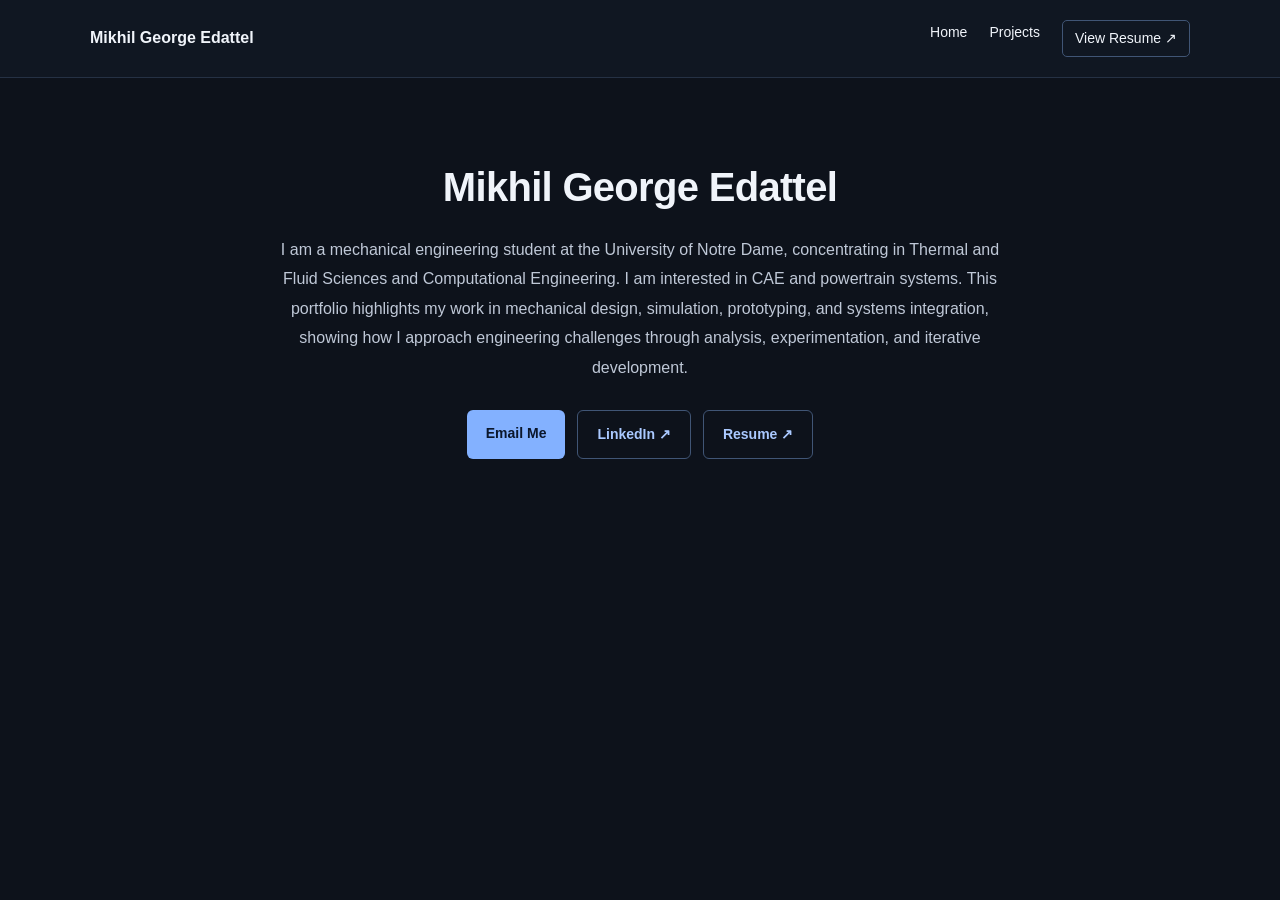
==== index.html @ 7e0a0ab3 "Add files via upload" ====
<!DOCTYPE html><html lang="en"><head><meta charset="UTF-8"><meta name="viewport" content="width=device-width,initial-scale=1"><meta name="description" content="Mikhil George Edattel's mechanical engineering portfolio: design, CAE, prototyping, and systems integration."><meta name="color-scheme" content="dark"><title>Home | Mikhil Edattel</title><link rel="stylesheet" href="styles.css"></head><body><a class="skip" href="#main">Skip to content</a><header><nav class="wrap" aria-label="Main navigation"><a class="brand" href="index.html">Mikhil George Edattel</a><div class="links"><a href="index.html">Home</a><a href="projects.html">Projects</a><a class="nav-resume" href="MikhilGeorgeEdattel_MechanicalEngineer_Resume.pdf" target="_blank" rel="noopener">View Resume ↗</a></div></nav></header><main id="main"><div class="wrap"><section class="home-intro"><h1>Mikhil George Edattel</h1><p>I am a mechanical engineering student at the University of Notre Dame, concentrating in Thermal and Fluid Sciences and Computational Engineering. I am interested in CAE and powertrain systems. This portfolio highlights my work in mechanical design, simulation, prototyping, and systems integration, showing how I approach engineering challenges through analysis, experimentation, and iterative development.</p><div class="buttons"><a class="button" href="mailto:mgeorgee@nd.edu">Email Me</a><a class="button secondary" href="https://www.linkedin.com/in/mikhilge/" target="_blank" rel="noopener">LinkedIn ↗</a><a class="button secondary" href="MikhilGeorgeEdattel_MechanicalEngineer_Resume.pdf" target="_blank" rel="noopener">Resume ↗</a></div></section></div></main></body></html>
---- styles.css ----
*{box-sizing:border-box}html{scroll-behavior:smooth}body{margin:0;background:#f5f7fa;color:#384657;font:16px/1.75 Arial,sans-serif}a{color:#235dc1}a:focus-visible{outline:3px solid #235dc1;outline-offset:5px}.wrap{width:min(1100px,90%);margin:auto}header{background:white;border-bottom:1px solid #dce3eb}nav{display:flex;justify-content:space-between;align-items:center;gap:20px;flex-wrap:wrap;padding:20px 0}nav a{text-decoration:none;color:#14283e}nav .links{display:flex;flex-wrap:wrap;gap:22px;font-size:14px}.brand{font-weight:bold}.hero{padding:75px 0 55px;max-width:820px}.label{text-transform:uppercase;letter-spacing:1.5px;color:#235dc1;font-size:12px;font-weight:bold}h1,h2,h3{color:#14283e;line-height:1.2}h1{font-size:clamp(36px,6vw,62px);letter-spacing:-1.5px}h2{font-size:30px}h3{font-size:23px}.lead{font-size:19px}.muted{color:#627084}.buttons{display:flex;gap:12px;flex-wrap:wrap;margin-top:24px}.button{display:inline-block;background:#235dc1;color:white;padding:11px 19px;border-radius:6px;text-decoration:none;font-weight:bold;font-size:14px}.secondary{background:white;color:#235dc1;border:1px solid #235dc1}.grid{display:grid;grid-template-columns:repeat(2,minmax(0,1fr));gap:24px}.card{background:white;border:1px solid #dce3eb;border-radius:12px;overflow:hidden;display:flex;flex-direction:column}.content{padding:28px;flex:1}.card .content{display:flex;flex-direction:column;align-items:flex-start}.card .button{margin-top:auto}.tags{display:flex;gap:8px;flex-wrap:wrap;margin:10px 0 22px}.tags span{background:#eef3fa;padding:3px 9px;font-size:12px;border-radius:4px}.card img{width:100%;height:230px;object-fit:contain;background:white;padding:15px}.graphic{height:180px;background:#eaf0f8;display:flex;align-items:center;justify-content:center;color:#235dc1;font-size:30px;font-weight:bold;letter-spacing:3px}.section{padding:45px 0}.about{background:white;border-block:1px solid #dce3eb;margin-top:60px}.about p{max-width:800px}.project-copy{max-width:800px}.gallery{background:white;border:1px solid #dce3eb;border-radius:12px;padding:20px;margin:25px 0}.gallery img{width:100%;display:block}.gallery figcaption{font-size:13px;color:#627084;margin-top:12px}.photo-note{border:1px dashed #aebbd0;padding:25px;border-radius:10px;color:#627084;margin:25px 0}footer{border-top:1px solid #dce3eb;padding:28px 0;margin-top:40px;font-size:13px;color:#627084}.skip{position:absolute;top:-100px;background:white;padding:10px}.skip:focus{top:0}@media(max-width:700px){.grid{grid-template-columns:1fr}.hero{padding:45px 0 25px}.content{padding:23px}nav .links{gap:14px}.lead{font-size:17px}}@media(prefers-reduced-motion:reduce){html{scroll-behavior:auto}}
.project-gallery{display:grid;grid-template-columns:repeat(2,minmax(0,1fr));gap:20px}.project-gallery .gallery{margin:0}.project-gallery img{height:340px;object-fit:contain}.paired-images{display:grid;grid-template-columns:repeat(2,minmax(0,1fr));gap:8px;background:white;padding:12px}.paired-images a{display:block;min-width:0}.paired-images img{height:240px;padding:5px}.project-gallery a{display:block}@media(max-width:700px){.project-gallery{grid-template-columns:1fr}.paired-images img{height:180px}.project-gallery img{height:300px}}

/* Dark visual theme */
body{background:#0d121b;color:#bfc8d7}header{background:#101722;border-color:#253144}h1,h2,h3,h4,nav a{color:#f0f4fa}a{color:#8fb9ff}nav a:hover{color:#8fb9ff}.brand-sub{display:block;font-size:10px;text-transform:uppercase;letter-spacing:1.8px;color:#8d9bb0;margin-top:3px}.label{color:#8fb9ff}.muted{color:#99a7bb}.button{background:#83b1ff;color:#0b172c}.button:hover{background:#abcaff}.secondary{background:transparent;color:#aac9ff;border-color:#405575}.card,.about{background:#141d2a;border-color:#29364a}.graphic{background:#1b2b42;color:#8fb9ff}.tags span{background:#22324b;color:#c3d7f8}.gallery{background:#182232;border-color:#29364a}.gallery figcaption{color:#aab7ca}.gallery img{border-radius:5px}.paired-images{background:#e9edf3}.card>img{background:#e9edf3}.photo-note{border-color:#405575;color:#aab7ca}.hero h1{max-width:950px}.home-hero{max-width:880px}.home-hero h1{font-size:clamp(38px,6vw,70px)}.name{font-size:21px;color:#8fb9ff;font-weight:bold}.intro-grid{display:grid;grid-template-columns:repeat(3,minmax(0,1fr));gap:28px;margin-top:35px}.intro-grid article{border-top:1px solid #405575;padding-top:24px}.number{color:#8fb9ff;font-size:13px}.intro-note{max-width:780px}.nav-resume{border:1px solid #405575;border-radius:5px;padding:5px 12px}.other-banner{margin-top:40px;border-top:1px solid #29364a}.project-copy{padding-top:30px}.project-copy section{margin:30px 0}.skills-section{max-width:800px;margin:40px 0}.contact-email{font-size:clamp(17px,3vw,25px);overflow-wrap:anywhere}footer{border-color:#253144;color:#99a7bb}footer .wrap{display:flex;justify-content:space-between;gap:20px;flex-wrap:wrap}.skip{background:#182232;color:white}.availability{margin-top:26px}.gallery a:hover img{outline:2px solid #8fb9ff}@media(max-width:700px){.intro-grid{grid-template-columns:1fr}.links{align-items:center}}
.home-intro{text-align:center;max-width:780px;margin:0 auto;padding:85px 0 65px}.home-intro h1{font-size:clamp(28px,4vw,40px);font-weight:700;letter-spacing:-.7px;margin:0 0 24px}.home-intro p{font-size:16px;line-height:1.85;margin:0 auto;max-width:720px}.home-intro .buttons{justify-content:center;margin-top:28px}@media(max-width:700px){.home-intro{padding:55px 0 40px}.home-intro p{font-size:15px}}
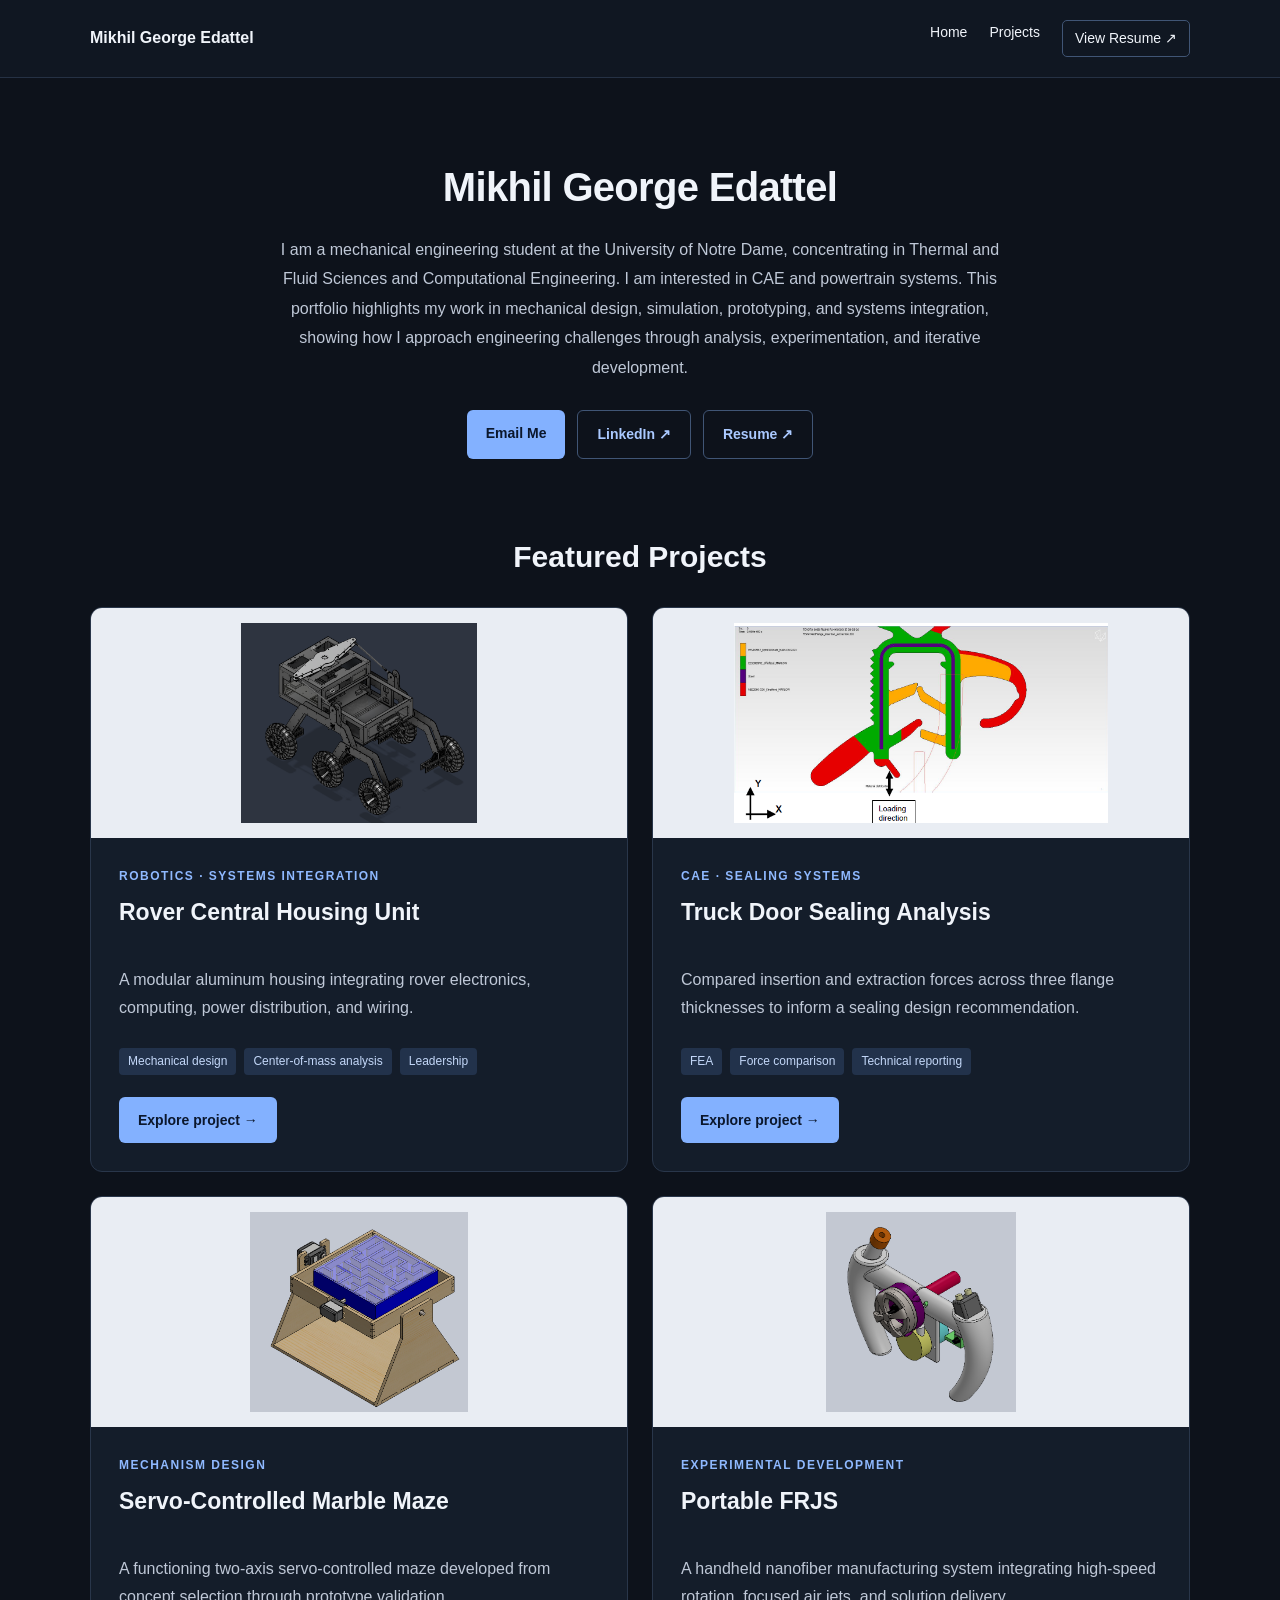
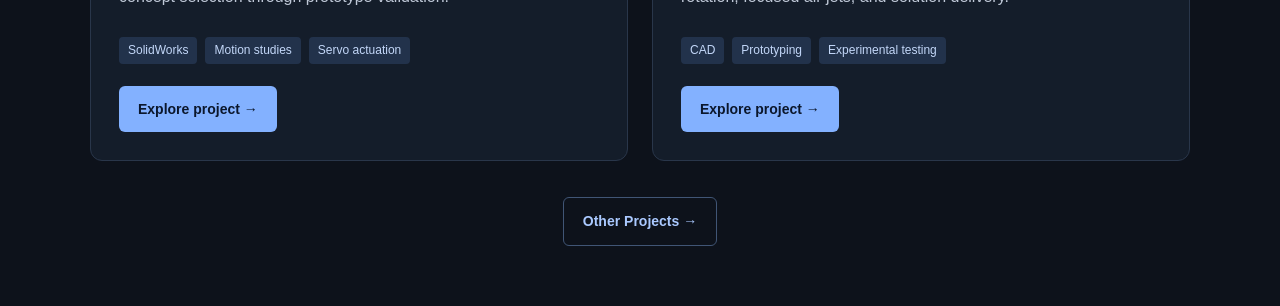
==== commit 179b66e7: "Add files via upload" ====
--- a/index.html
+++ b/index.html
@@ -1 +1 @@
-<!DOCTYPE html><html lang="en"><head><meta charset="UTF-8"><meta name="viewport" content="width=device-width,initial-scale=1"><meta name="description" content="Mikhil George Edattel's mechanical engineering portfolio: design, CAE, prototyping, and systems integration."><meta name="color-scheme" content="dark"><title>Home | Mikhil Edattel</title><link rel="stylesheet" href="styles.css"></head><body><a class="skip" href="#main">Skip to content</a><header><nav class="wrap" aria-label="Main navigation"><a class="brand" href="index.html">Mikhil George Edattel</a><div class="links"><a href="index.html">Home</a><a href="projects.html">Projects</a><a class="nav-resume" href="MikhilGeorgeEdattel_MechanicalEngineer_Resume.pdf" target="_blank" rel="noopener">View Resume ↗</a></div></nav></header><main id="main"><div class="wrap"><section class="home-intro"><h1>Mikhil George Edattel</h1><p>I am a mechanical engineering student at the University of Notre Dame, concentrating in Thermal and Fluid Sciences and Computational Engineering. I am interested in CAE and powertrain systems. This portfolio highlights my work in mechanical design, simulation, prototyping, and systems integration, showing how I approach engineering challenges through analysis, experimentation, and iterative development.</p><div class="buttons"><a class="button" href="mailto:mgeorgee@nd.edu">Email Me</a><a class="button secondary" href="https://www.linkedin.com/in/mikhilge/" target="_blank" rel="noopener">LinkedIn ↗</a><a class="button secondary" href="MikhilGeorgeEdattel_MechanicalEngineer_Resume.pdf" target="_blank" rel="noopener">Resume ↗</a></div></section></div></main></body></html>+<!DOCTYPE html><html lang="en"><head><meta charset="UTF-8"><meta name="viewport" content="width=device-width,initial-scale=1"><meta name="description" content="Mikhil George Edattel's mechanical engineering portfolio: design, CAE, prototyping, and systems integration."><meta name="color-scheme" content="dark"><title>Home | Mikhil Edattel</title><link rel="stylesheet" href="styles.css"></head><body><a class="skip" href="#main">Skip to content</a><header><nav class="wrap" aria-label="Main navigation"><a class="brand" href="index.html">Mikhil George Edattel</a><div class="links"><a href="index.html">Home</a><a href="index.html#projects">Projects</a><a class="nav-resume" href="MikhilGeorgeEdattel_MechanicalEngineer_Resume.pdf" target="_blank" rel="noopener">View Resume ↗</a></div></nav></header><main id="main"><div class="wrap"><section class="home-intro"><h1>Mikhil George Edattel</h1><p>I am a mechanical engineering student at the University of Notre Dame, concentrating in Thermal and Fluid Sciences and Computational Engineering. I am interested in CAE and powertrain systems. This portfolio highlights my work in mechanical design, simulation, prototyping, and systems integration, showing how I approach engineering challenges through analysis, experimentation, and iterative development.</p><div class="buttons"><a class="button" href="mailto:mgeorgee@nd.edu">Email Me</a><a class="button secondary" href="https://www.linkedin.com/in/mikhilge/" target="_blank" rel="noopener">LinkedIn ↗</a><a class="button secondary" href="MikhilGeorgeEdattel_MechanicalEngineer_Resume.pdf" target="_blank" rel="noopener">Resume ↗</a></div></section><section id="projects" class="home-projects" aria-labelledby="featured-title"><h2 id="featured-title">Featured Projects</h2><div class="grid"><article class="card"><img src="assets/rover-assembly.png" alt="ROVER CAD assembly" loading="lazy"><div class="content"><span class="label">Robotics · Systems integration</span><h3>Rover Central Housing Unit</h3><p>A modular aluminum housing integrating rover electronics, computing, power distribution, and wiring.</p><div class="tags"><span>Mechanical design</span><span>Center-of-mass analysis</span><span>Leadership</span></div><a class="button" href="rover.html">Explore project →</a></div></article><article class="card"><img src="assets/truck-seal-setup.png" alt="Truck door seal analysis setup" loading="lazy"><div class="content"><span class="label">CAE · Sealing systems</span><h3>Truck Door Sealing Analysis</h3><p>Compared insertion and extraction forces across three flange thicknesses to inform a sealing design recommendation.</p><div class="tags"><span>FEA</span><span>Force comparison</span><span>Technical reporting</span></div><a class="button" href="frunk-seal.html">Explore project →</a></div></article><article class="card"><img src="assets/maze-cad.png" alt="CAD model of the two-axis servo-controlled marble maze" loading="lazy"><div class="content"><span class="label">Mechanism design</span><h3>Servo-Controlled Marble Maze</h3><p>A functioning two-axis servo-controlled maze developed from concept selection through prototype validation.</p><div class="tags"><span>SolidWorks</span><span>Motion studies</span><span>Servo actuation</span></div><a class="button" href="maze.html">Explore project →</a></div></article><article class="card"><img src="assets/frjs-assembly.png" alt="FRJS CAD assembly" loading="lazy"><div class="content"><span class="label">Experimental development</span><h3>Portable FRJS</h3><p>A handheld nanofiber manufacturing system integrating high-speed rotation, focused air jets, and solution delivery.</p><div class="tags"><span>CAD</span><span>Prototyping</span><span>Experimental testing</span></div><a class="button" href="frjs.html">Explore project →</a></div></article></div><div class="home-other"><a class="button secondary" href="other-projects.html">Other Projects →</a></div></section></div></main></body></html>
--- a/styles.css
+++ b/styles.css
@@ -4,3 +4,5 @@
 /* Dark visual theme */
 body{background:#0d121b;color:#bfc8d7}header{background:#101722;border-color:#253144}h1,h2,h3,h4,nav a{color:#f0f4fa}a{color:#8fb9ff}nav a:hover{color:#8fb9ff}.brand-sub{display:block;font-size:10px;text-transform:uppercase;letter-spacing:1.8px;color:#8d9bb0;margin-top:3px}.label{color:#8fb9ff}.muted{color:#99a7bb}.button{background:#83b1ff;color:#0b172c}.button:hover{background:#abcaff}.secondary{background:transparent;color:#aac9ff;border-color:#405575}.card,.about{background:#141d2a;border-color:#29364a}.graphic{background:#1b2b42;color:#8fb9ff}.tags span{background:#22324b;color:#c3d7f8}.gallery{background:#182232;border-color:#29364a}.gallery figcaption{color:#aab7ca}.gallery img{border-radius:5px}.paired-images{background:#e9edf3}.card>img{background:#e9edf3}.photo-note{border-color:#405575;color:#aab7ca}.hero h1{max-width:950px}.home-hero{max-width:880px}.home-hero h1{font-size:clamp(38px,6vw,70px)}.name{font-size:21px;color:#8fb9ff;font-weight:bold}.intro-grid{display:grid;grid-template-columns:repeat(3,minmax(0,1fr));gap:28px;margin-top:35px}.intro-grid article{border-top:1px solid #405575;padding-top:24px}.number{color:#8fb9ff;font-size:13px}.intro-note{max-width:780px}.nav-resume{border:1px solid #405575;border-radius:5px;padding:5px 12px}.other-banner{margin-top:40px;border-top:1px solid #29364a}.project-copy{padding-top:30px}.project-copy section{margin:30px 0}.skills-section{max-width:800px;margin:40px 0}.contact-email{font-size:clamp(17px,3vw,25px);overflow-wrap:anywhere}footer{border-color:#253144;color:#99a7bb}footer .wrap{display:flex;justify-content:space-between;gap:20px;flex-wrap:wrap}.skip{background:#182232;color:white}.availability{margin-top:26px}.gallery a:hover img{outline:2px solid #8fb9ff}@media(max-width:700px){.intro-grid{grid-template-columns:1fr}.links{align-items:center}}
 .home-intro{text-align:center;max-width:780px;margin:0 auto;padding:85px 0 65px}.home-intro h1{font-size:clamp(28px,4vw,40px);font-weight:700;letter-spacing:-.7px;margin:0 0 24px}.home-intro p{font-size:16px;line-height:1.85;margin:0 auto;max-width:720px}.home-intro .buttons{justify-content:center;margin-top:28px}@media(max-width:700px){.home-intro{padding:55px 0 40px}.home-intro p{font-size:15px}}
+
+.home-projects{padding:15px 0 60px;scroll-margin-top:24px}.home-projects>h2{text-align:center;margin:0 0 32px}.home-other{text-align:center;margin-top:36px}.home-projects .card h3{margin-top:12px}
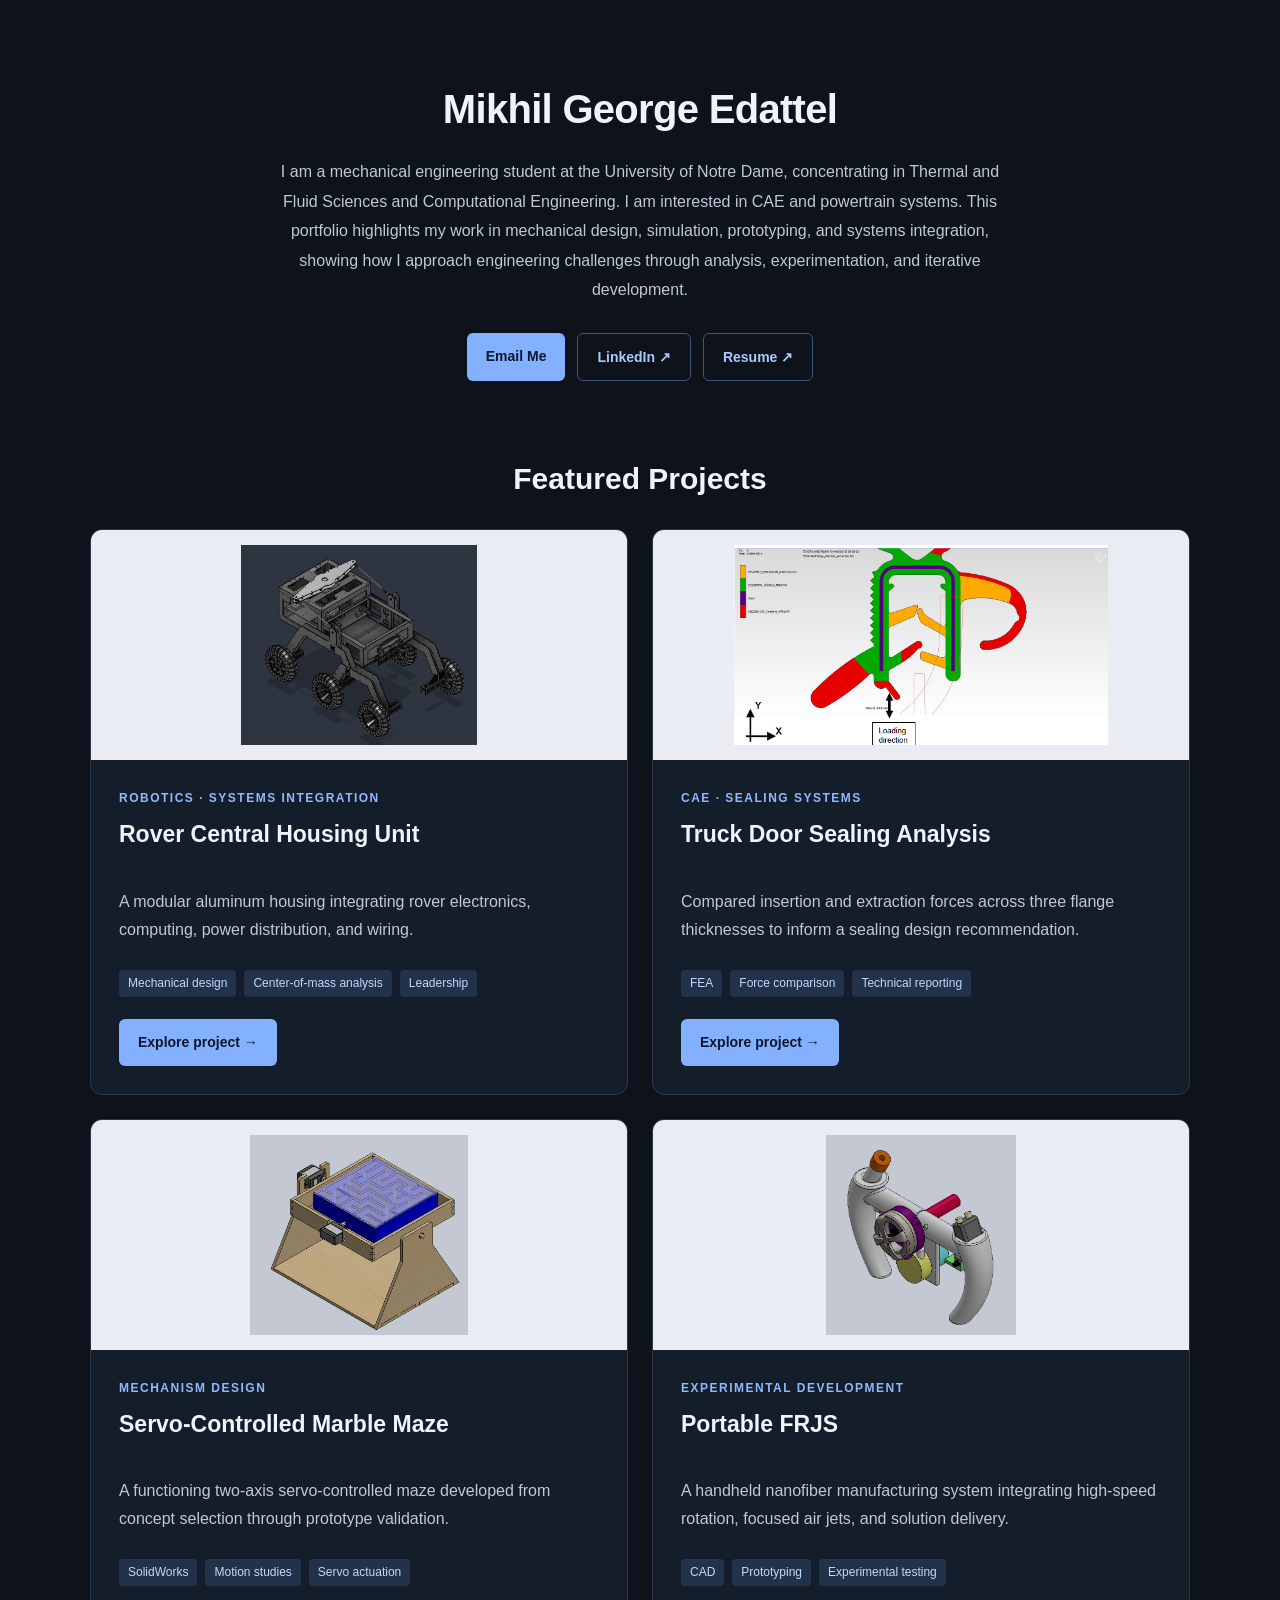
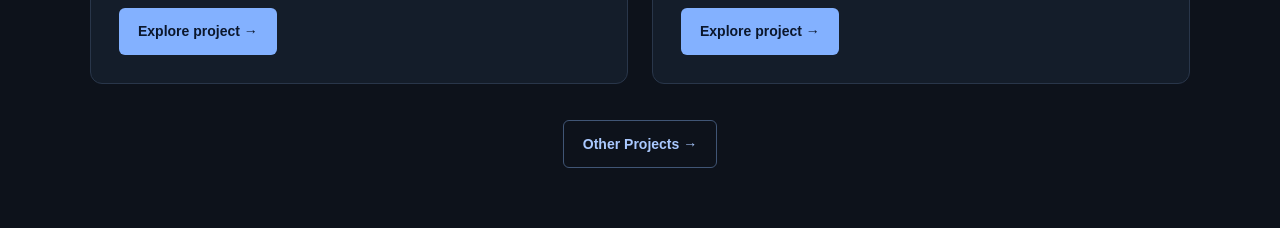
==== commit f04b5490: "Add files via upload" ====
--- a/index.html
+++ b/index.html
@@ -1 +1 @@
-<!DOCTYPE html><html lang="en"><head><meta charset="UTF-8"><meta name="viewport" content="width=device-width,initial-scale=1"><meta name="description" content="Mikhil George Edattel's mechanical engineering portfolio: design, CAE, prototyping, and systems integration."><meta name="color-scheme" content="dark"><title>Home | Mikhil Edattel</title><link rel="stylesheet" href="styles.css"></head><body><a class="skip" href="#main">Skip to content</a><header><nav class="wrap" aria-label="Main navigation"><a class="brand" href="index.html">Mikhil George Edattel</a><div class="links"><a href="index.html">Home</a><a href="index.html#projects">Projects</a><a class="nav-resume" href="MikhilGeorgeEdattel_MechanicalEngineer_Resume.pdf" target="_blank" rel="noopener">View Resume ↗</a></div></nav></header><main id="main"><div class="wrap"><section class="home-intro"><h1>Mikhil George Edattel</h1><p>I am a mechanical engineering student at the University of Notre Dame, concentrating in Thermal and Fluid Sciences and Computational Engineering. I am interested in CAE and powertrain systems. This portfolio highlights my work in mechanical design, simulation, prototyping, and systems integration, showing how I approach engineering challenges through analysis, experimentation, and iterative development.</p><div class="buttons"><a class="button" href="mailto:mgeorgee@nd.edu">Email Me</a><a class="button secondary" href="https://www.linkedin.com/in/mikhilge/" target="_blank" rel="noopener">LinkedIn ↗</a><a class="button secondary" href="MikhilGeorgeEdattel_MechanicalEngineer_Resume.pdf" target="_blank" rel="noopener">Resume ↗</a></div></section><section id="projects" class="home-projects" aria-labelledby="featured-title"><h2 id="featured-title">Featured Projects</h2><div class="grid"><article class="card"><img src="assets/rover-assembly.png" alt="ROVER CAD assembly" loading="lazy"><div class="content"><span class="label">Robotics · Systems integration</span><h3>Rover Central Housing Unit</h3><p>A modular aluminum housing integrating rover electronics, computing, power distribution, and wiring.</p><div class="tags"><span>Mechanical design</span><span>Center-of-mass analysis</span><span>Leadership</span></div><a class="button" href="rover.html">Explore project →</a></div></article><article class="card"><img src="assets/truck-seal-setup.png" alt="Truck door seal analysis setup" loading="lazy"><div class="content"><span class="label">CAE · Sealing systems</span><h3>Truck Door Sealing Analysis</h3><p>Compared insertion and extraction forces across three flange thicknesses to inform a sealing design recommendation.</p><div class="tags"><span>FEA</span><span>Force comparison</span><span>Technical reporting</span></div><a class="button" href="frunk-seal.html">Explore project →</a></div></article><article class="card"><img src="assets/maze-cad.png" alt="CAD model of the two-axis servo-controlled marble maze" loading="lazy"><div class="content"><span class="label">Mechanism design</span><h3>Servo-Controlled Marble Maze</h3><p>A functioning two-axis servo-controlled maze developed from concept selection through prototype validation.</p><div class="tags"><span>SolidWorks</span><span>Motion studies</span><span>Servo actuation</span></div><a class="button" href="maze.html">Explore project →</a></div></article><article class="card"><img src="assets/frjs-assembly.png" alt="FRJS CAD assembly" loading="lazy"><div class="content"><span class="label">Experimental development</span><h3>Portable FRJS</h3><p>A handheld nanofiber manufacturing system integrating high-speed rotation, focused air jets, and solution delivery.</p><div class="tags"><span>CAD</span><span>Prototyping</span><span>Experimental testing</span></div><a class="button" href="frjs.html">Explore project →</a></div></article></div><div class="home-other"><a class="button secondary" href="other-projects.html">Other Projects →</a></div></section></div></main></body></html>+<!DOCTYPE html><html lang="en"><head><meta charset="UTF-8"><meta name="viewport" content="width=device-width,initial-scale=1"><meta name="description" content="Mikhil George Edattel's mechanical engineering portfolio: design, CAE, prototyping, and systems integration."><meta name="color-scheme" content="dark"><title>Home | Mikhil Edattel</title><link rel="stylesheet" href="styles.css"></head><body><a class="skip" href="#main">Skip to content</a><main id="main"><div class="wrap"><section class="home-intro"><h1>Mikhil George Edattel</h1><p>I am a mechanical engineering student at the University of Notre Dame, concentrating in Thermal and Fluid Sciences and Computational Engineering. I am interested in CAE and powertrain systems. This portfolio highlights my work in mechanical design, simulation, prototyping, and systems integration, showing how I approach engineering challenges through analysis, experimentation, and iterative development.</p><div class="buttons"><a class="button" href="mailto:mgeorgee@nd.edu">Email Me</a><a class="button secondary" href="https://www.linkedin.com/in/mikhilge/" target="_blank" rel="noopener">LinkedIn ↗</a><a class="button secondary" href="MikhilGeorgeEdattel_MechanicalEngineer_Resume.pdf" target="_blank" rel="noopener">Resume ↗</a></div></section><section id="projects" class="home-projects" aria-labelledby="featured-title"><h2 id="featured-title">Featured Projects</h2><div class="grid"><article class="card"><img src="assets/rover-assembly.png" alt="ROVER CAD assembly" loading="lazy"><div class="content"><span class="label">Robotics · Systems integration</span><h3>Rover Central Housing Unit</h3><p>A modular aluminum housing integrating rover electronics, computing, power distribution, and wiring.</p><div class="tags"><span>Mechanical design</span><span>Center-of-mass analysis</span><span>Leadership</span></div><a class="button" href="rover.html">Explore project →</a></div></article><article class="card"><img src="assets/truck-seal-setup.png" alt="Truck door seal analysis setup" loading="lazy"><div class="content"><span class="label">CAE · Sealing systems</span><h3>Truck Door Sealing Analysis</h3><p>Compared insertion and extraction forces across three flange thicknesses to inform a sealing design recommendation.</p><div class="tags"><span>FEA</span><span>Force comparison</span><span>Technical reporting</span></div><a class="button" href="frunk-seal.html">Explore project →</a></div></article><article class="card"><img src="assets/maze-cad.png" alt="CAD model of the two-axis servo-controlled marble maze" loading="lazy"><div class="content"><span class="label">Mechanism design</span><h3>Servo-Controlled Marble Maze</h3><p>A functioning two-axis servo-controlled maze developed from concept selection through prototype validation.</p><div class="tags"><span>SolidWorks</span><span>Motion studies</span><span>Servo actuation</span></div><a class="button" href="maze.html">Explore project →</a></div></article><article class="card"><img src="assets/frjs-assembly.png" alt="FRJS CAD assembly" loading="lazy"><div class="content"><span class="label">Experimental development</span><h3>Portable FRJS</h3><p>A handheld nanofiber manufacturing system integrating high-speed rotation, focused air jets, and solution delivery.</p><div class="tags"><span>CAD</span><span>Prototyping</span><span>Experimental testing</span></div><a class="button" href="frjs.html">Explore project →</a></div></article></div><div class="home-other"><a class="button secondary" href="other-projects.html">Other Projects →</a></div></section></div></main></body></html>
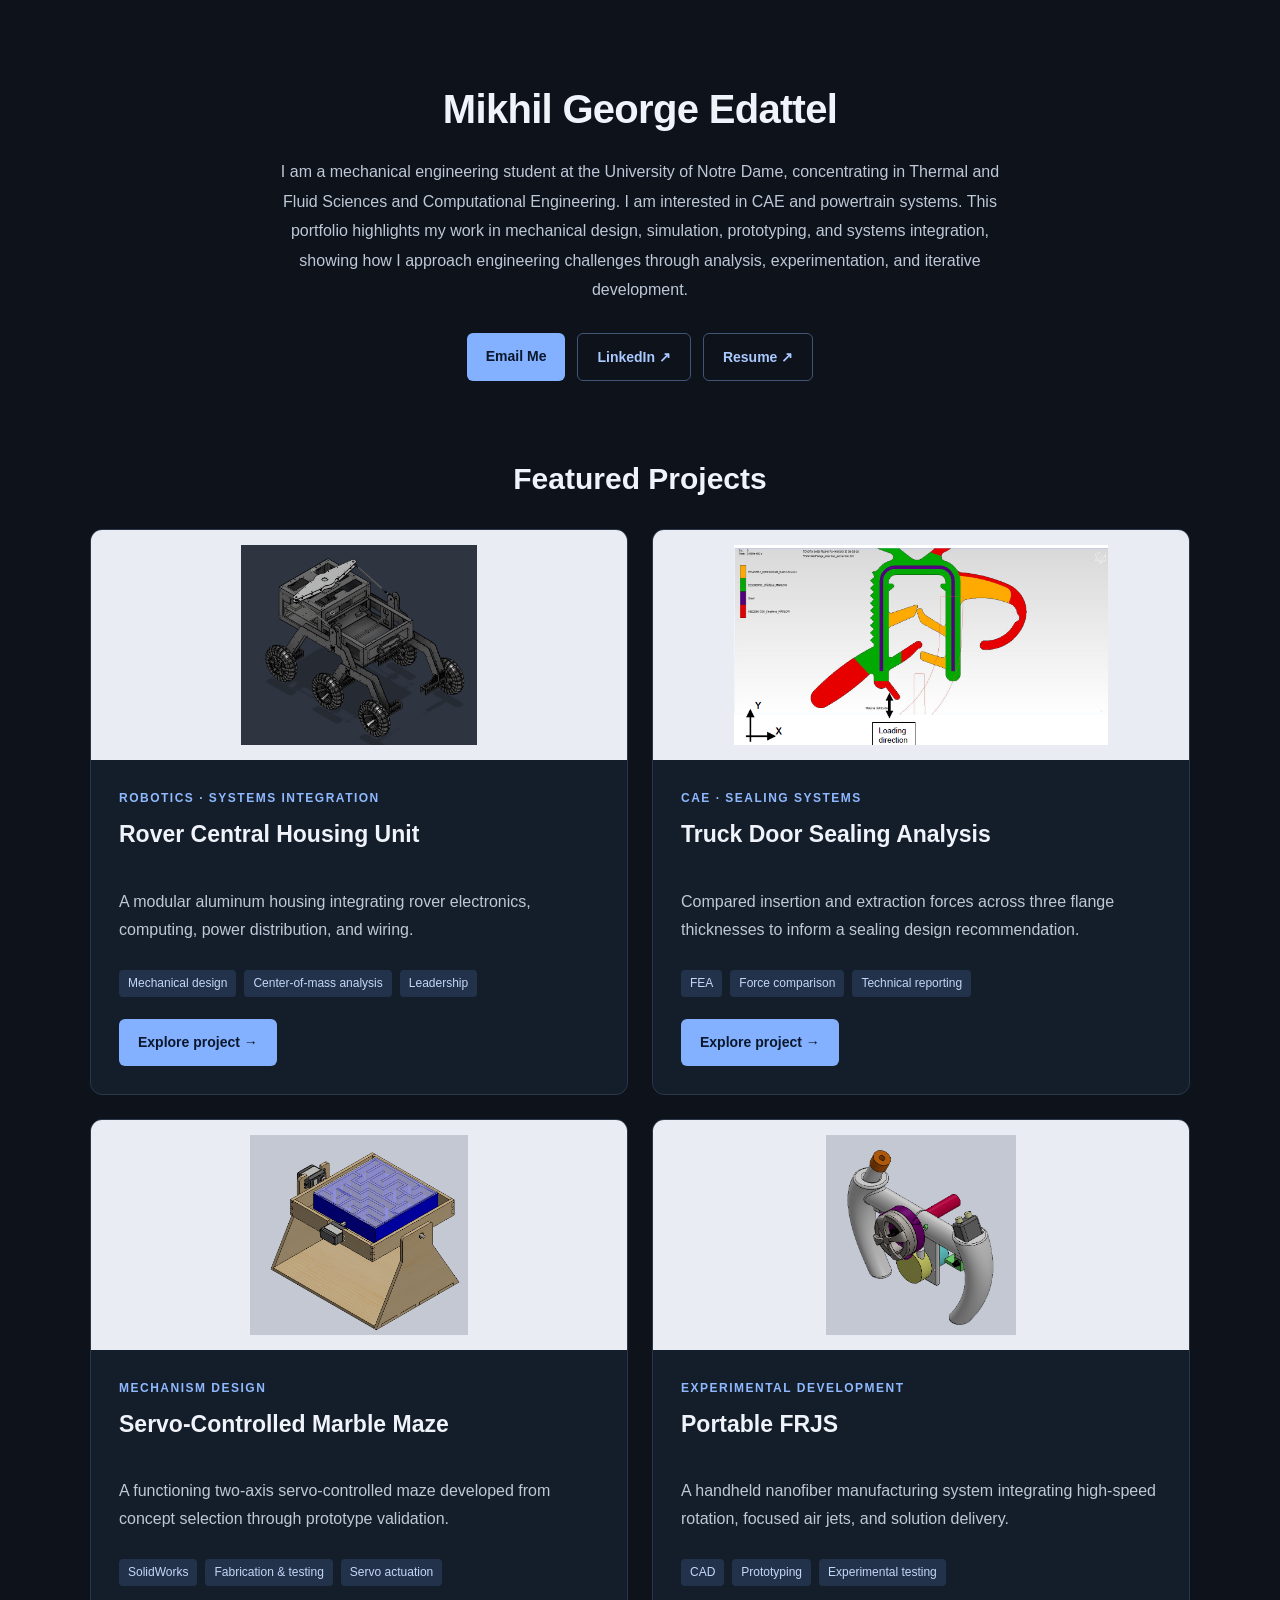
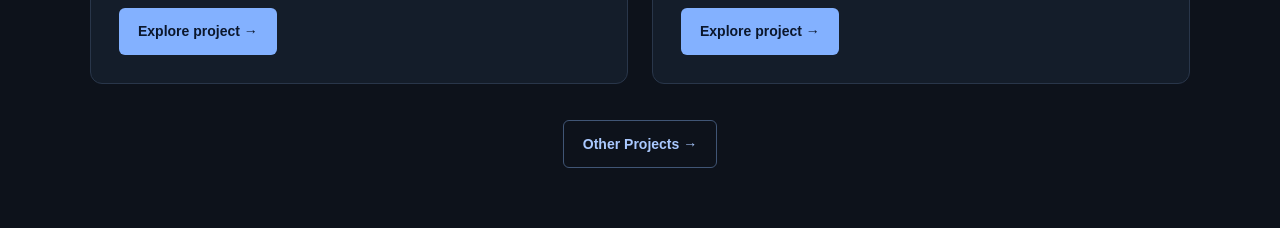
==== commit a5560f93: "Add files via upload" ====
--- a/index.html
+++ b/index.html
@@ -1 +1 @@
-<!DOCTYPE html><html lang="en"><head><meta charset="UTF-8"><meta name="viewport" content="width=device-width,initial-scale=1"><meta name="description" content="Mikhil George Edattel's mechanical engineering portfolio: design, CAE, prototyping, and systems integration."><meta name="color-scheme" content="dark"><title>Home | Mikhil Edattel</title><link rel="stylesheet" href="styles.css"></head><body><a class="skip" href="#main">Skip to content</a><main id="main"><div class="wrap"><section class="home-intro"><h1>Mikhil George Edattel</h1><p>I am a mechanical engineering student at the University of Notre Dame, concentrating in Thermal and Fluid Sciences and Computational Engineering. I am interested in CAE and powertrain systems. This portfolio highlights my work in mechanical design, simulation, prototyping, and systems integration, showing how I approach engineering challenges through analysis, experimentation, and iterative development.</p><div class="buttons"><a class="button" href="mailto:mgeorgee@nd.edu">Email Me</a><a class="button secondary" href="https://www.linkedin.com/in/mikhilge/" target="_blank" rel="noopener">LinkedIn ↗</a><a class="button secondary" href="MikhilGeorgeEdattel_MechanicalEngineer_Resume.pdf" target="_blank" rel="noopener">Resume ↗</a></div></section><section id="projects" class="home-projects" aria-labelledby="featured-title"><h2 id="featured-title">Featured Projects</h2><div class="grid"><article class="card"><img src="assets/rover-assembly.png" alt="ROVER CAD assembly" loading="lazy"><div class="content"><span class="label">Robotics · Systems integration</span><h3>Rover Central Housing Unit</h3><p>A modular aluminum housing integrating rover electronics, computing, power distribution, and wiring.</p><div class="tags"><span>Mechanical design</span><span>Center-of-mass analysis</span><span>Leadership</span></div><a class="button" href="rover.html">Explore project →</a></div></article><article class="card"><img src="assets/truck-seal-setup.png" alt="Truck door seal analysis setup" loading="lazy"><div class="content"><span class="label">CAE · Sealing systems</span><h3>Truck Door Sealing Analysis</h3><p>Compared insertion and extraction forces across three flange thicknesses to inform a sealing design recommendation.</p><div class="tags"><span>FEA</span><span>Force comparison</span><span>Technical reporting</span></div><a class="button" href="frunk-seal.html">Explore project →</a></div></article><article class="card"><img src="assets/maze-cad.png" alt="CAD model of the two-axis servo-controlled marble maze" loading="lazy"><div class="content"><span class="label">Mechanism design</span><h3>Servo-Controlled Marble Maze</h3><p>A functioning two-axis servo-controlled maze developed from concept selection through prototype validation.</p><div class="tags"><span>SolidWorks</span><span>Motion studies</span><span>Servo actuation</span></div><a class="button" href="maze.html">Explore project →</a></div></article><article class="card"><img src="assets/frjs-assembly.png" alt="FRJS CAD assembly" loading="lazy"><div class="content"><span class="label">Experimental development</span><h3>Portable FRJS</h3><p>A handheld nanofiber manufacturing system integrating high-speed rotation, focused air jets, and solution delivery.</p><div class="tags"><span>CAD</span><span>Prototyping</span><span>Experimental testing</span></div><a class="button" href="frjs.html">Explore project →</a></div></article></div><div class="home-other"><a class="button secondary" href="other-projects.html">Other Projects →</a></div></section></div></main></body></html>+<!DOCTYPE html><html lang="en"><head><meta charset="UTF-8"><meta name="viewport" content="width=device-width,initial-scale=1"><meta name="description" content="Mikhil George Edattel's mechanical engineering portfolio: design, CAE, prototyping, and systems integration."><meta name="color-scheme" content="dark"><title>Home | Mikhil Edattel</title><link rel="stylesheet" href="styles.css"></head><body><a class="skip" href="#main">Skip to content</a><main id="main"><div class="wrap"><section class="home-intro"><h1>Mikhil George Edattel</h1><p>I am a mechanical engineering student at the University of Notre Dame, concentrating in Thermal and Fluid Sciences and Computational Engineering. I am interested in CAE and powertrain systems. This portfolio highlights my work in mechanical design, simulation, prototyping, and systems integration, showing how I approach engineering challenges through analysis, experimentation, and iterative development.</p><div class="buttons"><a class="button" href="mailto:mgeorgee@nd.edu">Email Me</a><a class="button secondary" href="https://www.linkedin.com/in/mikhilge/" target="_blank" rel="noopener">LinkedIn ↗</a><a class="button secondary" href="MikhilGeorgeEdattel_MechanicalEngineer_Resume.pdf" target="_blank" rel="noopener">Resume ↗</a></div></section><section id="projects" class="home-projects" aria-labelledby="featured-title"><h2 id="featured-title">Featured Projects</h2><div class="grid"><article class="card"><img src="assets/rover-assembly.png" alt="ROVER CAD assembly" loading="lazy"><div class="content"><span class="label">Robotics · Systems integration</span><h3>Rover Central Housing Unit</h3><p>A modular aluminum housing integrating rover electronics, computing, power distribution, and wiring.</p><div class="tags"><span>Mechanical design</span><span>Center-of-mass analysis</span><span>Leadership</span></div><a class="button" href="rover.html">Explore project →</a></div></article><article class="card"><img src="assets/truck-seal-setup.png" alt="Truck door seal analysis setup" loading="lazy"><div class="content"><span class="label">CAE · Sealing systems</span><h3>Truck Door Sealing Analysis</h3><p>Compared insertion and extraction forces across three flange thicknesses to inform a sealing design recommendation.</p><div class="tags"><span>FEA</span><span>Force comparison</span><span>Technical reporting</span></div><a class="button" href="frunk-seal.html">Explore project →</a></div></article><article class="card"><img src="assets/maze-cad.png" alt="CAD model of the two-axis servo-controlled marble maze" loading="lazy"><div class="content"><span class="label">Mechanism design</span><h3>Servo-Controlled Marble Maze</h3><p>A functioning two-axis servo-controlled maze developed from concept selection through prototype validation.</p><div class="tags"><span>SolidWorks</span><span>Fabrication &amp; testing</span><span>Servo actuation</span></div><a class="button" href="maze.html">Explore project →</a></div></article><article class="card"><img src="assets/frjs-assembly.png" alt="FRJS CAD assembly" loading="lazy"><div class="content"><span class="label">Experimental development</span><h3>Portable FRJS</h3><p>A handheld nanofiber manufacturing system integrating high-speed rotation, focused air jets, and solution delivery.</p><div class="tags"><span>CAD</span><span>Prototyping</span><span>Experimental testing</span></div><a class="button" href="frjs.html">Explore project →</a></div></article></div><div class="home-other"><a class="button secondary" href="other-projects.html">Other Projects →</a></div></section></div></main></body></html>
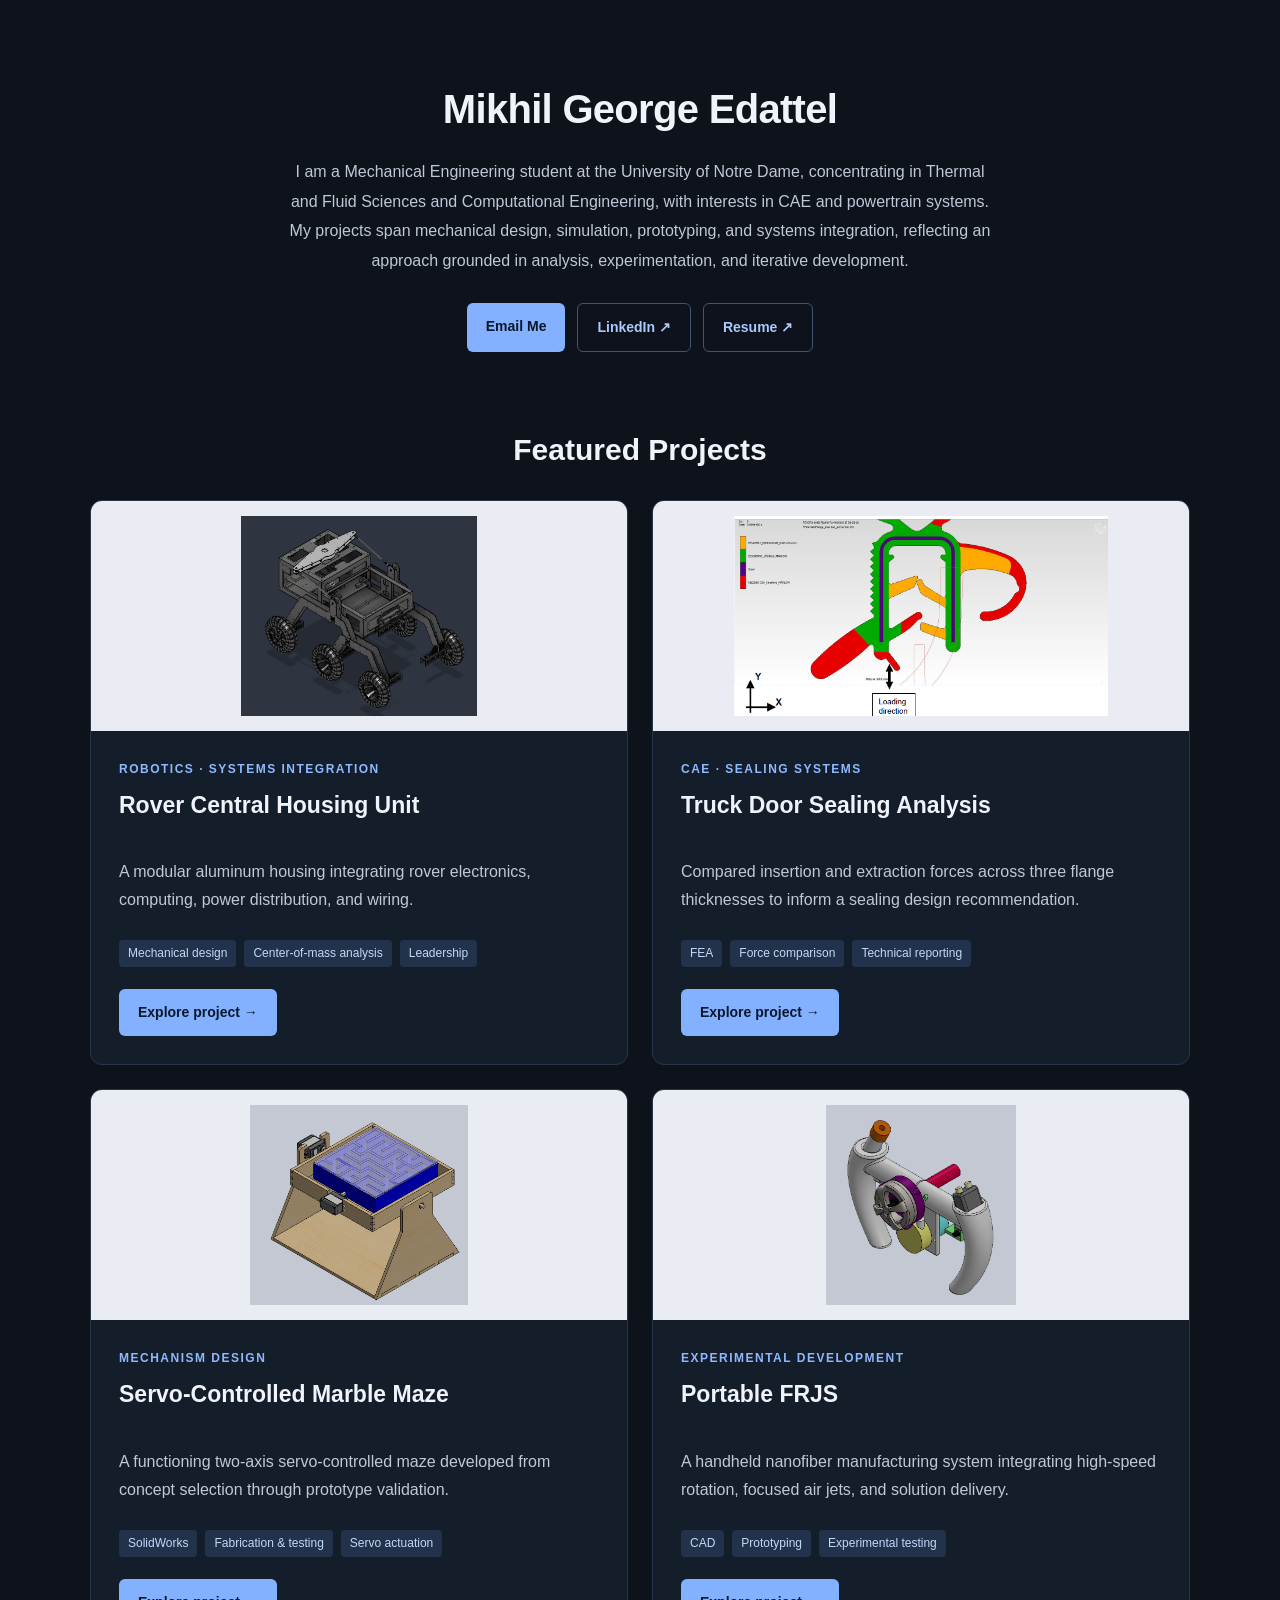
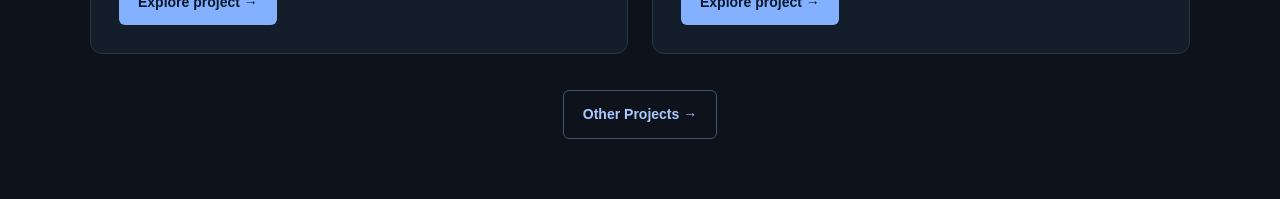
==== commit ae868c06: "Revise introduction in index.html Updated the introduction paragraph to enhance clarity and detail a" ====
--- a/index.html
+++ b/index.html
@@ -1 +1 @@
-<!DOCTYPE html><html lang="en"><head><meta charset="UTF-8"><meta name="viewport" content="width=device-width,initial-scale=1"><meta name="description" content="Mikhil George Edattel's mechanical engineering portfolio: design, CAE, prototyping, and systems integration."><meta name="color-scheme" content="dark"><title>Home | Mikhil Edattel</title><link rel="stylesheet" href="styles.css"></head><body><a class="skip" href="#main">Skip to content</a><main id="main"><div class="wrap"><section class="home-intro"><h1>Mikhil George Edattel</h1><p>I am a mechanical engineering student at the University of Notre Dame, concentrating in Thermal and Fluid Sciences and Computational Engineering. I am interested in CAE and powertrain systems. This portfolio highlights my work in mechanical design, simulation, prototyping, and systems integration, showing how I approach engineering challenges through analysis, experimentation, and iterative development.</p><div class="buttons"><a class="button" href="mailto:mgeorgee@nd.edu">Email Me</a><a class="button secondary" href="https://www.linkedin.com/in/mikhilge/" target="_blank" rel="noopener">LinkedIn ↗</a><a class="button secondary" href="MikhilGeorgeEdattel_MechanicalEngineer_Resume.pdf" target="_blank" rel="noopener">Resume ↗</a></div></section><section id="projects" class="home-projects" aria-labelledby="featured-title"><h2 id="featured-title">Featured Projects</h2><div class="grid"><article class="card"><img src="assets/rover-assembly.png" alt="ROVER CAD assembly" loading="lazy"><div class="content"><span class="label">Robotics · Systems integration</span><h3>Rover Central Housing Unit</h3><p>A modular aluminum housing integrating rover electronics, computing, power distribution, and wiring.</p><div class="tags"><span>Mechanical design</span><span>Center-of-mass analysis</span><span>Leadership</span></div><a class="button" href="rover.html">Explore project →</a></div></article><article class="card"><img src="assets/truck-seal-setup.png" alt="Truck door seal analysis setup" loading="lazy"><div class="content"><span class="label">CAE · Sealing systems</span><h3>Truck Door Sealing Analysis</h3><p>Compared insertion and extraction forces across three flange thicknesses to inform a sealing design recommendation.</p><div class="tags"><span>FEA</span><span>Force comparison</span><span>Technical reporting</span></div><a class="button" href="frunk-seal.html">Explore project →</a></div></article><article class="card"><img src="assets/maze-cad.png" alt="CAD model of the two-axis servo-controlled marble maze" loading="lazy"><div class="content"><span class="label">Mechanism design</span><h3>Servo-Controlled Marble Maze</h3><p>A functioning two-axis servo-controlled maze developed from concept selection through prototype validation.</p><div class="tags"><span>SolidWorks</span><span>Fabrication &amp; testing</span><span>Servo actuation</span></div><a class="button" href="maze.html">Explore project →</a></div></article><article class="card"><img src="assets/frjs-assembly.png" alt="FRJS CAD assembly" loading="lazy"><div class="content"><span class="label">Experimental development</span><h3>Portable FRJS</h3><p>A handheld nanofiber manufacturing system integrating high-speed rotation, focused air jets, and solution delivery.</p><div class="tags"><span>CAD</span><span>Prototyping</span><span>Experimental testing</span></div><a class="button" href="frjs.html">Explore project →</a></div></article></div><div class="home-other"><a class="button secondary" href="other-projects.html">Other Projects →</a></div></section></div></main></body></html>+<!DOCTYPE html><html lang="en"><head><meta charset="UTF-8"><meta name="viewport" content="width=device-width,initial-scale=1"><meta name="description" content="Mikhil George Edattel's mechanical engineering portfolio: design, CAE, prototyping, and systems integration."><meta name="color-scheme" content="dark"><title>Home | Mikhil Edattel</title><link rel="stylesheet" href="styles.css"></head><body><a class="skip" href="#main">Skip to content</a><main id="main"><div class="wrap"><section class="home-intro"><h1>Mikhil George Edattel</h1><p>I am a Mechanical Engineering student at the University of Notre Dame, concentrating in Thermal and Fluid Sciences and Computational Engineering, with interests in CAE and powertrain systems. My projects span mechanical design, simulation, prototyping, and systems integration, reflecting an approach grounded in analysis, experimentation, and iterative development.</p><div class="buttons"><a class="button" href="mailto:mgeorgee@nd.edu">Email Me</a><a class="button secondary" href="https://www.linkedin.com/in/mikhilge/" target="_blank" rel="noopener">LinkedIn ↗</a><a class="button secondary" href="MikhilGeorgeEdattel_MechanicalEngineer_Resume.pdf" target="_blank" rel="noopener">Resume ↗</a></div></section><section id="projects" class="home-projects" aria-labelledby="featured-title"><h2 id="featured-title">Featured Projects</h2><div class="grid"><article class="card"><img src="assets/rover-assembly.png" alt="ROVER CAD assembly" loading="lazy"><div class="content"><span class="label">Robotics · Systems integration</span><h3>Rover Central Housing Unit</h3><p>A modular aluminum housing integrating rover electronics, computing, power distribution, and wiring.</p><div class="tags"><span>Mechanical design</span><span>Center-of-mass analysis</span><span>Leadership</span></div><a class="button" href="rover.html">Explore project →</a></div></article><article class="card"><img src="assets/truck-seal-setup.png" alt="Truck door seal analysis setup" loading="lazy"><div class="content"><span class="label">CAE · Sealing systems</span><h3>Truck Door Sealing Analysis</h3><p>Compared insertion and extraction forces across three flange thicknesses to inform a sealing design recommendation.</p><div class="tags"><span>FEA</span><span>Force comparison</span><span>Technical reporting</span></div><a class="button" href="frunk-seal.html">Explore project →</a></div></article><article class="card"><img src="assets/maze-cad.png" alt="CAD model of the two-axis servo-controlled marble maze" loading="lazy"><div class="content"><span class="label">Mechanism design</span><h3>Servo-Controlled Marble Maze</h3><p>A functioning two-axis servo-controlled maze developed from concept selection through prototype validation.</p><div class="tags"><span>SolidWorks</span><span>Fabrication &amp; testing</span><span>Servo actuation</span></div><a class="button" href="maze.html">Explore project →</a></div></article><article class="card"><img src="assets/frjs-assembly.png" alt="FRJS CAD assembly" loading="lazy"><div class="content"><span class="label">Experimental development</span><h3>Portable FRJS</h3><p>A handheld nanofiber manufacturing system integrating high-speed rotation, focused air jets, and solution delivery.</p><div class="tags"><span>CAD</span><span>Prototyping</span><span>Experimental testing</span></div><a class="button" href="frjs.html">Explore project →</a></div></article></div><div class="home-other"><a class="button secondary" href="other-projects.html">Other Projects →</a></div></section></div></main></body></html>
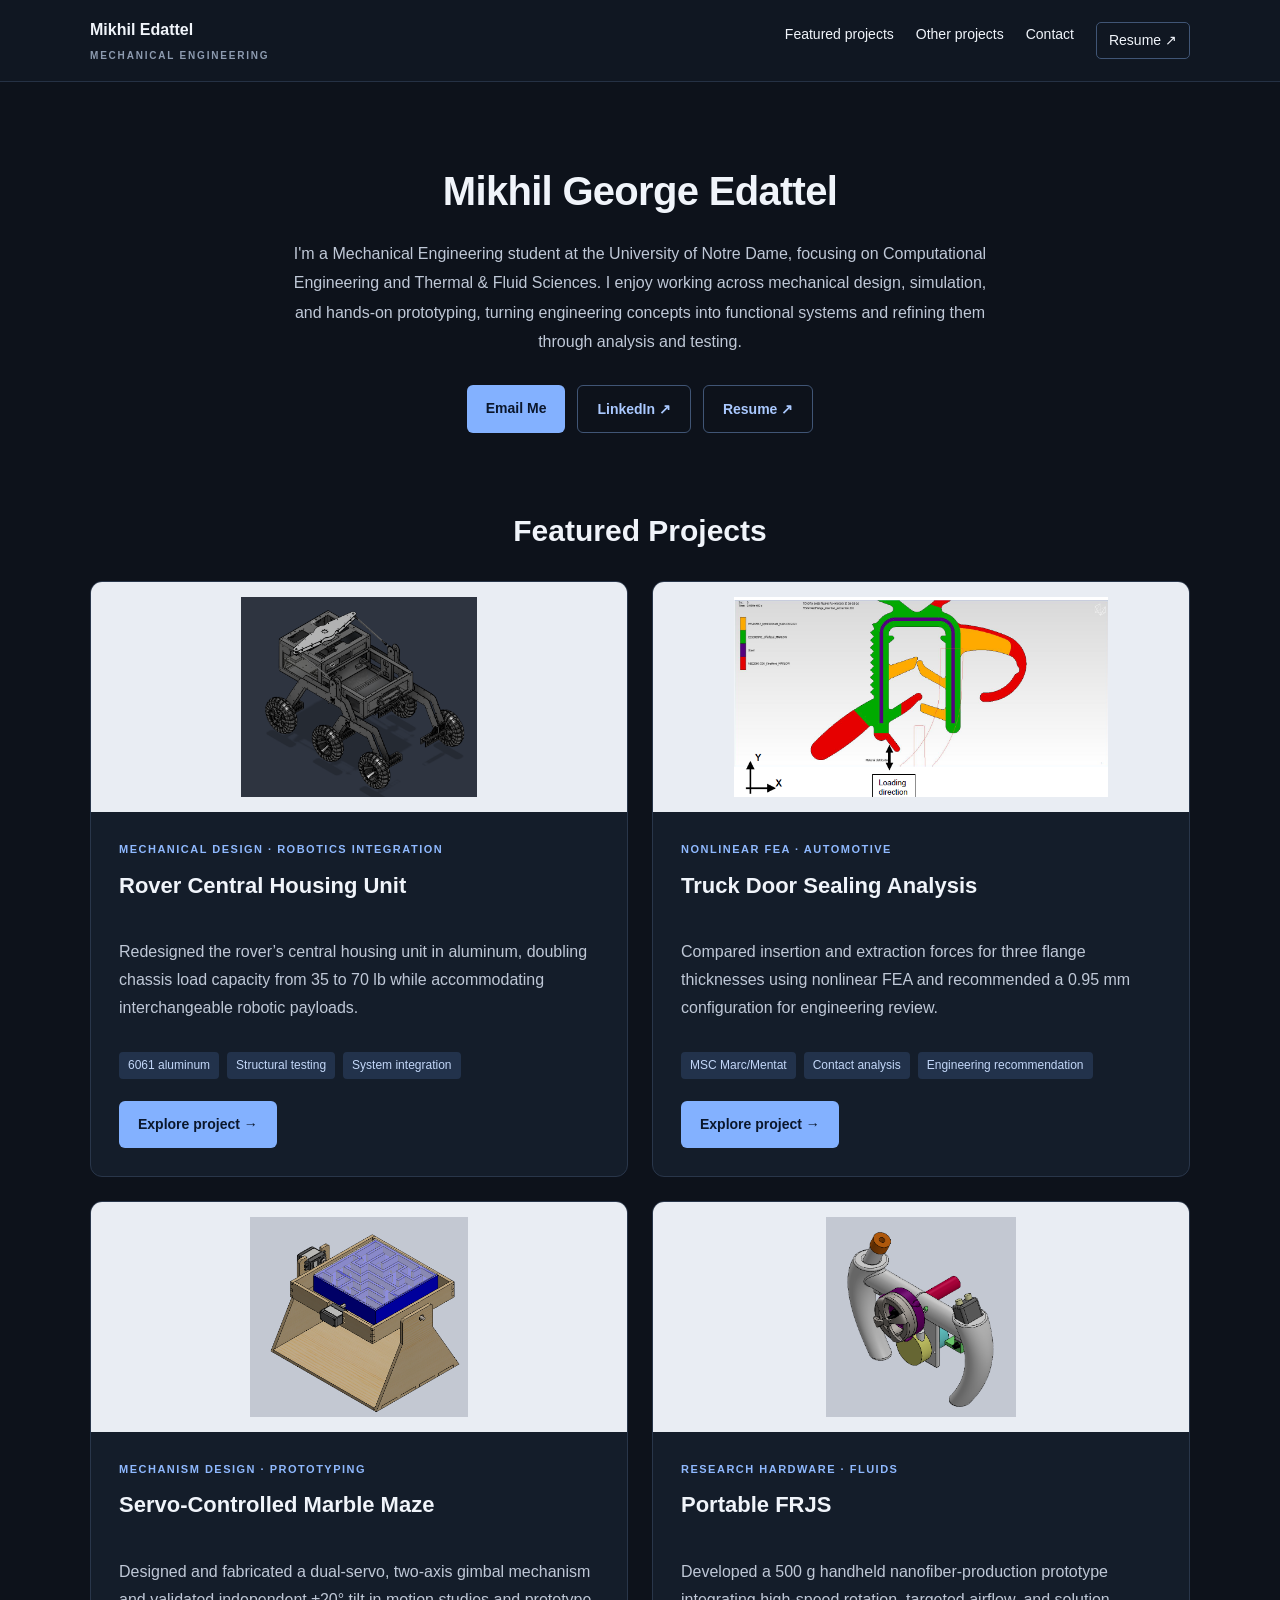
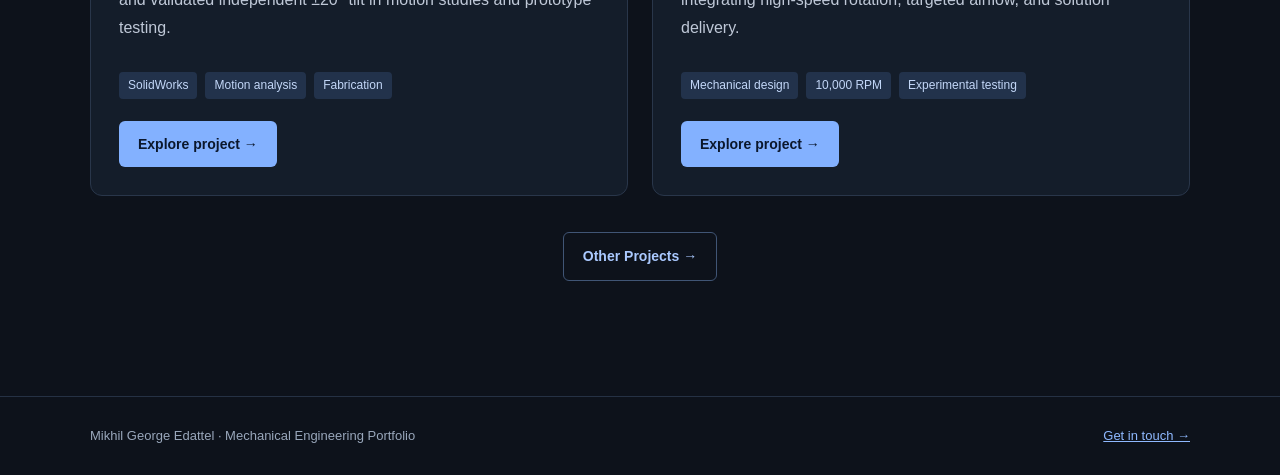
==== commit 6a07d6f4: "Add files via upload" ====
--- a/index.html
+++ b/index.html
@@ -1 +1,2 @@
-<!DOCTYPE html><html lang="en"><head><meta charset="UTF-8"><meta name="viewport" content="width=device-width,initial-scale=1"><meta name="description" content="Mikhil George Edattel's mechanical engineering portfolio: design, CAE, prototyping, and systems integration."><meta name="color-scheme" content="dark"><title>Home | Mikhil Edattel</title><link rel="stylesheet" href="styles.css"></head><body><a class="skip" href="#main">Skip to content</a><main id="main"><div class="wrap"><section class="home-intro"><h1>Mikhil George Edattel</h1><p>I am a Mechanical Engineering student at the University of Notre Dame, concentrating in Thermal and Fluid Sciences and Computational Engineering, with interests in CAE and powertrain systems. My projects span mechanical design, simulation, prototyping, and systems integration, reflecting an approach grounded in analysis, experimentation, and iterative development.</p><div class="buttons"><a class="button" href="mailto:mgeorgee@nd.edu">Email Me</a><a class="button secondary" href="https://www.linkedin.com/in/mikhilge/" target="_blank" rel="noopener">LinkedIn ↗</a><a class="button secondary" href="MikhilGeorgeEdattel_MechanicalEngineer_Resume.pdf" target="_blank" rel="noopener">Resume ↗</a></div></section><section id="projects" class="home-projects" aria-labelledby="featured-title"><h2 id="featured-title">Featured Projects</h2><div class="grid"><article class="card"><img src="assets/rover-assembly.png" alt="ROVER CAD assembly" loading="lazy"><div class="content"><span class="label">Robotics · Systems integration</span><h3>Rover Central Housing Unit</h3><p>A modular aluminum housing integrating rover electronics, computing, power distribution, and wiring.</p><div class="tags"><span>Mechanical design</span><span>Center-of-mass analysis</span><span>Leadership</span></div><a class="button" href="rover.html">Explore project →</a></div></article><article class="card"><img src="assets/truck-seal-setup.png" alt="Truck door seal analysis setup" loading="lazy"><div class="content"><span class="label">CAE · Sealing systems</span><h3>Truck Door Sealing Analysis</h3><p>Compared insertion and extraction forces across three flange thicknesses to inform a sealing design recommendation.</p><div class="tags"><span>FEA</span><span>Force comparison</span><span>Technical reporting</span></div><a class="button" href="frunk-seal.html">Explore project →</a></div></article><article class="card"><img src="assets/maze-cad.png" alt="CAD model of the two-axis servo-controlled marble maze" loading="lazy"><div class="content"><span class="label">Mechanism design</span><h3>Servo-Controlled Marble Maze</h3><p>A functioning two-axis servo-controlled maze developed from concept selection through prototype validation.</p><div class="tags"><span>SolidWorks</span><span>Fabrication &amp; testing</span><span>Servo actuation</span></div><a class="button" href="maze.html">Explore project →</a></div></article><article class="card"><img src="assets/frjs-assembly.png" alt="FRJS CAD assembly" loading="lazy"><div class="content"><span class="label">Experimental development</span><h3>Portable FRJS</h3><p>A handheld nanofiber manufacturing system integrating high-speed rotation, focused air jets, and solution delivery.</p><div class="tags"><span>CAD</span><span>Prototyping</span><span>Experimental testing</span></div><a class="button" href="frjs.html">Explore project →</a></div></article></div><div class="home-other"><a class="button secondary" href="other-projects.html">Other Projects →</a></div></section></div></main></body></html>
+<!DOCTYPE html>
+<html lang="en"><head><meta charset="utf-8"/><meta content="width=device-width,initial-scale=1" name="viewport"/><meta content="Mikhil George Edattel's mechanical engineering portfolio: design, CAE, prototyping, and systems integration." name="description"/><meta content="dark" name="color-scheme"/><title>Mechanical Engineering Portfolio | Mikhil Edattel</title><link href="styles.css" rel="stylesheet"/></head><body><a class="skip" href="#main">Skip to content</a><header class="site-header"><nav aria-label="Main navigation" class="wrap"><a class="brand" href="index.html">Mikhil Edattel<span class="brand-sub">Mechanical Engineering</span></a><div class="links"><a href="index.html#projects">Featured projects</a><a href="other-projects.html">Other projects</a><a href="contact.html">Contact</a><a class="nav-resume" href="MikhilGeorgeEdattel_MechanicalEngineer_Resume.pdf" rel="noopener" target="_blank">Resume ↗</a></div></nav></header><main id="main"><div class="wrap"><section class="home-intro"><h1>Mikhil George Edattel</h1><p>I'm a Mechanical Engineering student at the University of Notre Dame, focusing on Computational Engineering and Thermal &amp; Fluid Sciences. I enjoy working across mechanical design, simulation, and hands-on prototyping, turning engineering concepts into functional systems and refining them through analysis and testing.</p><div class="buttons"><a class="button" href="mailto:mgeorgee@nd.edu">Email Me</a><a class="button secondary" href="https://www.linkedin.com/in/mikhilge/" rel="noopener" target="_blank">LinkedIn ↗</a><a class="button secondary" href="MikhilGeorgeEdattel_MechanicalEngineer_Resume.pdf" rel="noopener" target="_blank">Resume ↗</a></div></section><section aria-labelledby="featured-title" class="home-projects" id="projects"><h2 id="featured-title">Featured Projects</h2><div class="grid"><article class="card"><img alt="ROVER CAD assembly" loading="lazy" src="assets/rover-assembly.png"/><div class="content"><span class="label">Mechanical design · Robotics integration</span><h3>Rover Central Housing Unit</h3><p>Redesigned the rover’s central housing unit in aluminum, doubling chassis load capacity from 35 to 70 lb while accommodating interchangeable robotic payloads.</p><div class="tags"><span>6061 aluminum</span><span>Structural testing</span><span>System integration</span></div><a class="button" href="rover.html">Explore project →</a></div></article><article class="card"><img alt="Truck door seal analysis setup" loading="lazy" src="assets/truck-seal-setup.png"/><div class="content"><span class="label">Nonlinear FEA · Automotive</span><h3>Truck Door Sealing Analysis</h3><p>Compared insertion and extraction forces for three flange thicknesses using nonlinear FEA and recommended a 0.95 mm configuration for engineering review.</p><div class="tags"><span>MSC Marc/Mentat</span><span>Contact analysis</span><span>Engineering recommendation</span></div><a class="button" href="frunk-seal.html">Explore project →</a></div></article><article class="card"><img alt="CAD model of the two-axis servo-controlled marble maze" loading="lazy" src="assets/maze-cad.png"/><div class="content"><span class="label">Mechanism design · Prototyping</span><h3>Servo-Controlled Marble Maze</h3><p>Designed and fabricated a dual-servo, two-axis gimbal mechanism and validated independent ±20° tilt in motion studies and prototype testing.</p><div class="tags"><span>SolidWorks</span><span>Motion analysis</span><span>Fabrication</span></div><a class="button" href="maze.html">Explore project →</a></div></article><article class="card"><img alt="FRJS CAD assembly" loading="lazy" src="assets/frjs-assembly.png"/><div class="content"><span class="label">Research hardware · Fluids</span><h3>Portable FRJS</h3><p>Developed a 500 g handheld nanofiber-production prototype integrating high-speed rotation, targeted airflow, and solution delivery.</p><div class="tags"><span>Mechanical design</span><span>10,000 RPM</span><span>Experimental testing</span></div><a class="button" href="frjs.html">Explore project →</a></div></article></div><div class="home-other"><a class="button secondary" href="other-projects.html">Other Projects →</a></div></section></div></main><footer class="site-footer"><div class="wrap"><span>Mikhil George Edattel · Mechanical Engineering Portfolio</span><a href="contact.html">Get in touch →</a></div></footer></body></html>
--- a/styles.css
+++ b/styles.css
@@ -6,3 +6,23 @@
 .home-intro{text-align:center;max-width:780px;margin:0 auto;padding:85px 0 65px}.home-intro h1{font-size:clamp(28px,4vw,40px);font-weight:700;letter-spacing:-.7px;margin:0 0 24px}.home-intro p{font-size:16px;line-height:1.85;margin:0 auto;max-width:720px}.home-intro .buttons{justify-content:center;margin-top:28px}@media(max-width:700px){.home-intro{padding:55px 0 40px}.home-intro p{font-size:15px}}
 
 .home-projects{padding:15px 0 60px;scroll-margin-top:24px}.home-projects>h2{text-align:center;margin:0 0 32px}.home-other{text-align:center;margin-top:36px}.home-projects .card h3{margin-top:12px}
+
+
+/* Portfolio refresh: readable engineering outcomes, shared navigation, and mobile behavior */
+.site-header{position:relative;z-index:10;background:#101722;border-bottom:1px solid #253144}
+.site-header nav{padding:16px 0}
+.site-header .brand{white-space:nowrap}
+.site-footer{margin-top:55px}
+.project-snapshot{max-width:900px;margin:28px auto 44px;padding:25px 28px;background:#151f2e;border:1px solid #344862;border-radius:12px}
+.project-dek{font-size:18px;line-height:1.65;color:#e1e9f7;max-width:800px;margin:0 0 21px}
+.outcomes{display:grid;grid-template-columns:repeat(3,minmax(0,1fr));gap:18px}
+.outcome{border-top:1px solid #45607c;padding-top:14px;display:flex;flex-direction:column;gap:5px}
+.outcome strong{font-size:clamp(20px,2.7vw,29px);line-height:1.2;color:#b5d2ff}
+.outcome span{font-size:13px;color:#b6c4d8;line-height:1.5}
+.snapshot-note{margin-top:15px;color:#91a0b6;font-size:12px}
+.rover-story .project-snapshot,.seal-story .project-snapshot,.maze-page .project-snapshot,.frjs-page .project-snapshot{max-width:900px}
+.home-projects .card p{margin-bottom:20px}
+.home-projects .card h3{font-size:22px;line-height:1.3}
+.home-projects .card .label{font-size:11px}
+@media(max-width:700px){.outcomes{gap:12px}.project-snapshot{padding:19px}.project-dek{font-size:16px}.outcome strong{font-size:20px}.outcome span{font-size:12px}.site-header .links{gap:11px;font-size:12px}}
+@media(max-width:460px){.outcomes{grid-template-columns:1fr}.outcome{padding-top:10px}}
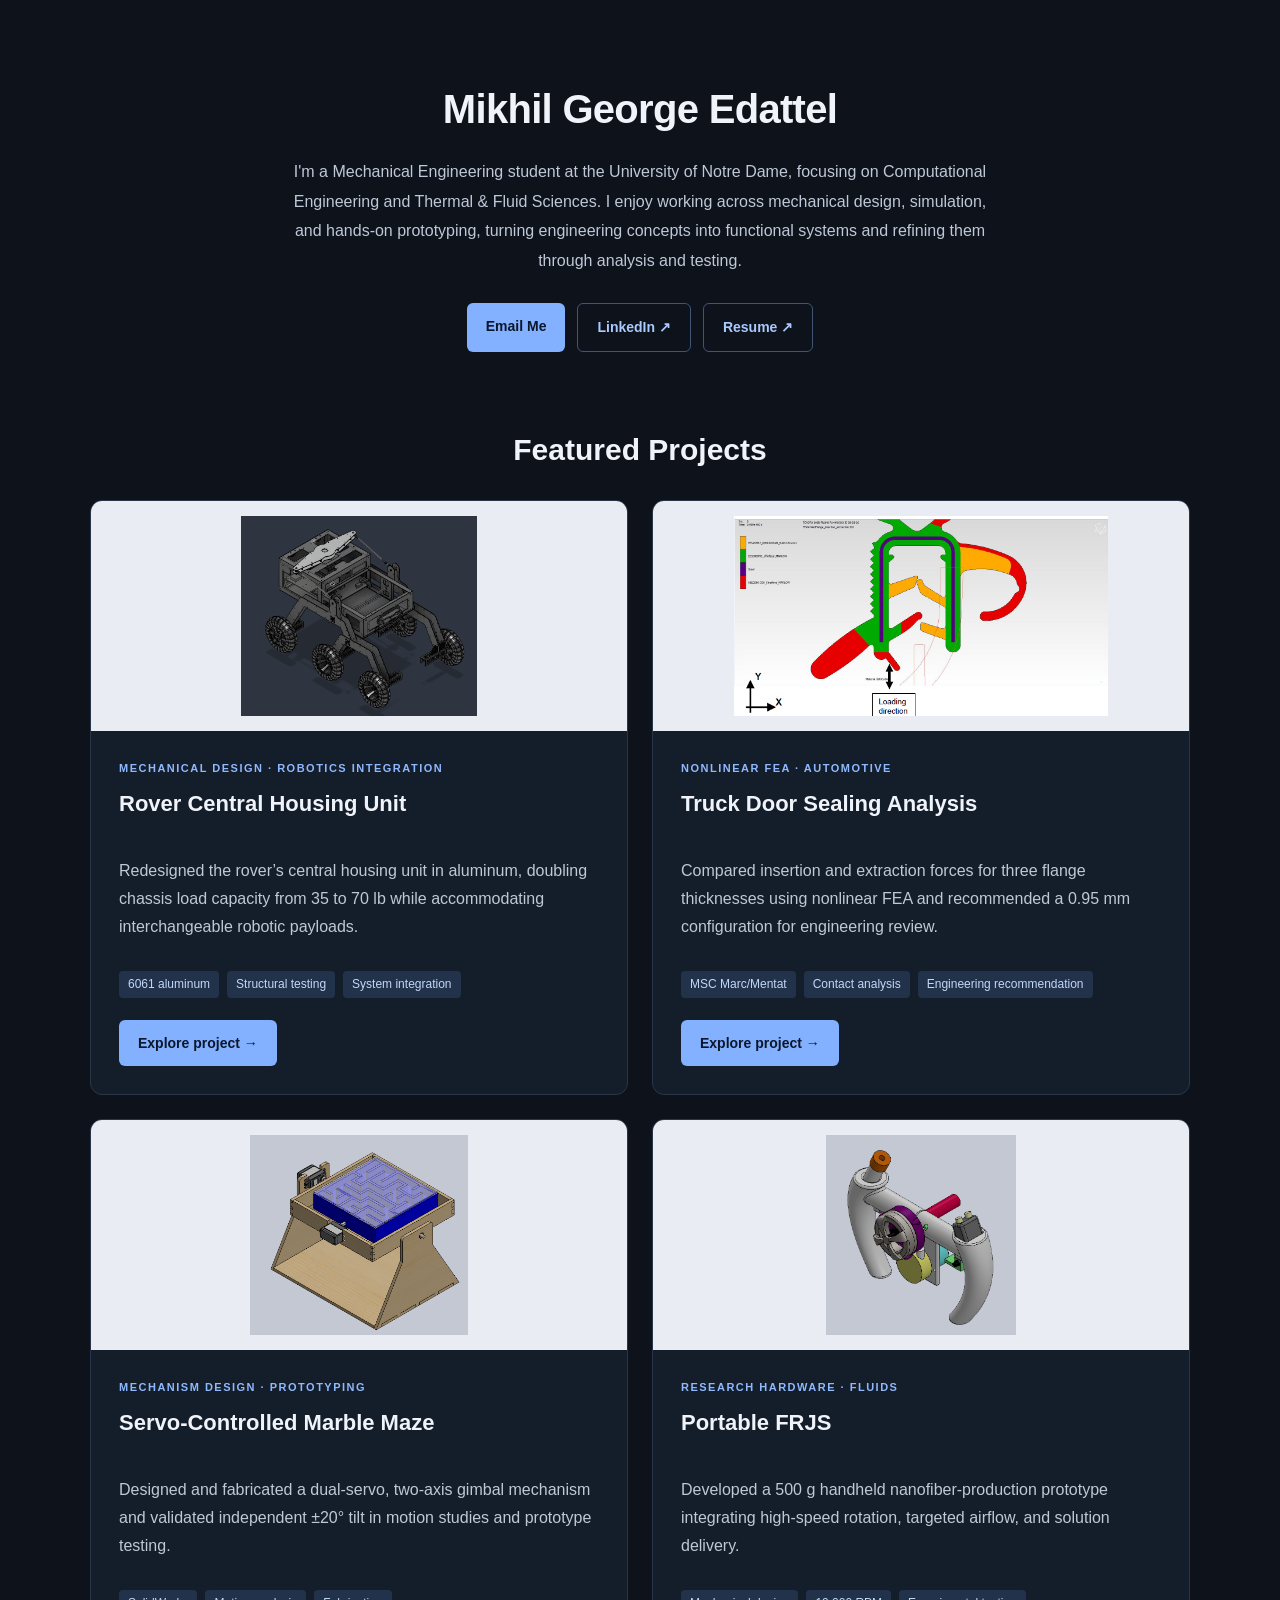
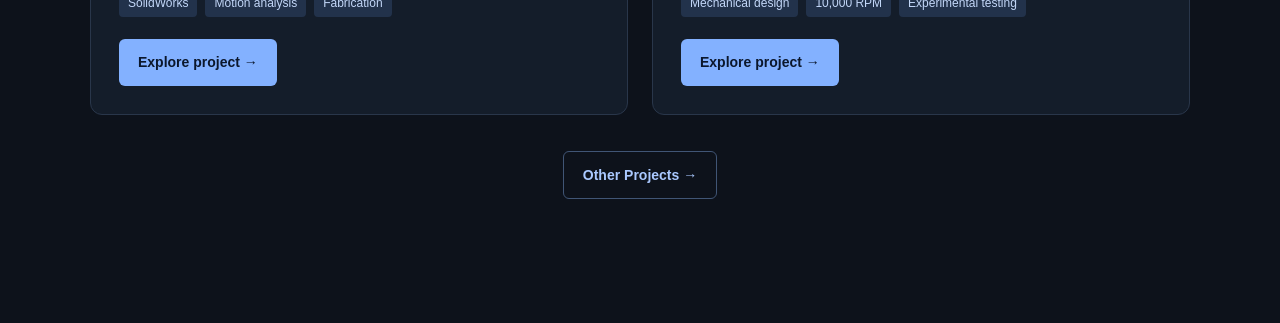
==== commit cc43b880: "Add files via upload" ====
--- a/index.html
+++ b/index.html
@@ -1,2 +1,2 @@
 <!DOCTYPE html>
-<html lang="en"><head><meta charset="utf-8"/><meta content="width=device-width,initial-scale=1" name="viewport"/><meta content="Mikhil George Edattel's mechanical engineering portfolio: design, CAE, prototyping, and systems integration." name="description"/><meta content="dark" name="color-scheme"/><title>Mechanical Engineering Portfolio | Mikhil Edattel</title><link href="styles.css" rel="stylesheet"/></head><body><a class="skip" href="#main">Skip to content</a><header class="site-header"><nav aria-label="Main navigation" class="wrap"><a class="brand" href="index.html">Mikhil Edattel<span class="brand-sub">Mechanical Engineering</span></a><div class="links"><a href="index.html#projects">Featured projects</a><a href="other-projects.html">Other projects</a><a href="contact.html">Contact</a><a class="nav-resume" href="MikhilGeorgeEdattel_MechanicalEngineer_Resume.pdf" rel="noopener" target="_blank">Resume ↗</a></div></nav></header><main id="main"><div class="wrap"><section class="home-intro"><h1>Mikhil George Edattel</h1><p>I'm a Mechanical Engineering student at the University of Notre Dame, focusing on Computational Engineering and Thermal &amp; Fluid Sciences. I enjoy working across mechanical design, simulation, and hands-on prototyping, turning engineering concepts into functional systems and refining them through analysis and testing.</p><div class="buttons"><a class="button" href="mailto:mgeorgee@nd.edu">Email Me</a><a class="button secondary" href="https://www.linkedin.com/in/mikhilge/" rel="noopener" target="_blank">LinkedIn ↗</a><a class="button secondary" href="MikhilGeorgeEdattel_MechanicalEngineer_Resume.pdf" rel="noopener" target="_blank">Resume ↗</a></div></section><section aria-labelledby="featured-title" class="home-projects" id="projects"><h2 id="featured-title">Featured Projects</h2><div class="grid"><article class="card"><img alt="ROVER CAD assembly" loading="lazy" src="assets/rover-assembly.png"/><div class="content"><span class="label">Mechanical design · Robotics integration</span><h3>Rover Central Housing Unit</h3><p>Redesigned the rover’s central housing unit in aluminum, doubling chassis load capacity from 35 to 70 lb while accommodating interchangeable robotic payloads.</p><div class="tags"><span>6061 aluminum</span><span>Structural testing</span><span>System integration</span></div><a class="button" href="rover.html">Explore project →</a></div></article><article class="card"><img alt="Truck door seal analysis setup" loading="lazy" src="assets/truck-seal-setup.png"/><div class="content"><span class="label">Nonlinear FEA · Automotive</span><h3>Truck Door Sealing Analysis</h3><p>Compared insertion and extraction forces for three flange thicknesses using nonlinear FEA and recommended a 0.95 mm configuration for engineering review.</p><div class="tags"><span>MSC Marc/Mentat</span><span>Contact analysis</span><span>Engineering recommendation</span></div><a class="button" href="frunk-seal.html">Explore project →</a></div></article><article class="card"><img alt="CAD model of the two-axis servo-controlled marble maze" loading="lazy" src="assets/maze-cad.png"/><div class="content"><span class="label">Mechanism design · Prototyping</span><h3>Servo-Controlled Marble Maze</h3><p>Designed and fabricated a dual-servo, two-axis gimbal mechanism and validated independent ±20° tilt in motion studies and prototype testing.</p><div class="tags"><span>SolidWorks</span><span>Motion analysis</span><span>Fabrication</span></div><a class="button" href="maze.html">Explore project →</a></div></article><article class="card"><img alt="FRJS CAD assembly" loading="lazy" src="assets/frjs-assembly.png"/><div class="content"><span class="label">Research hardware · Fluids</span><h3>Portable FRJS</h3><p>Developed a 500 g handheld nanofiber-production prototype integrating high-speed rotation, targeted airflow, and solution delivery.</p><div class="tags"><span>Mechanical design</span><span>10,000 RPM</span><span>Experimental testing</span></div><a class="button" href="frjs.html">Explore project →</a></div></article></div><div class="home-other"><a class="button secondary" href="other-projects.html">Other Projects →</a></div></section></div></main><footer class="site-footer"><div class="wrap"><span>Mikhil George Edattel · Mechanical Engineering Portfolio</span><a href="contact.html">Get in touch →</a></div></footer></body></html>
+<html lang="en"><head><meta charset="utf-8"/><meta content="width=device-width,initial-scale=1" name="viewport"/><meta content="Mikhil George Edattel's mechanical engineering portfolio: design, CAE, prototyping, and systems integration." name="description"/><meta content="dark" name="color-scheme"/><title>Mechanical Engineering Portfolio | Mikhil Edattel</title><link href="styles.css" rel="stylesheet"/></head><body><a class="skip" href="#main">Skip to content</a><main id="main"><div class="wrap"><section class="home-intro"><h1>Mikhil George Edattel</h1><p>I'm a Mechanical Engineering student at the University of Notre Dame, focusing on Computational Engineering and Thermal &amp; Fluid Sciences. I enjoy working across mechanical design, simulation, and hands-on prototyping, turning engineering concepts into functional systems and refining them through analysis and testing.</p><div class="buttons"><a class="button" href="mailto:mgeorgee@nd.edu">Email Me</a><a class="button secondary" href="https://www.linkedin.com/in/mikhilge/" rel="noopener" target="_blank">LinkedIn ↗</a><a class="button secondary" href="MikhilGeorgeEdattel_MechanicalEngineer_Resume.pdf" rel="noopener" target="_blank">Resume ↗</a></div></section><section aria-labelledby="featured-title" class="home-projects" id="projects"><h2 id="featured-title">Featured Projects</h2><div class="grid"><article class="card"><img alt="ROVER CAD assembly" loading="lazy" src="assets/rover-assembly.png"/><div class="content"><span class="label">Mechanical design · Robotics integration</span><h3>Rover Central Housing Unit</h3><p>Redesigned the rover’s central housing unit in aluminum, doubling chassis load capacity from 35 to 70 lb while accommodating interchangeable robotic payloads.</p><div class="tags"><span>6061 aluminum</span><span>Structural testing</span><span>System integration</span></div><a class="button" href="rover.html">Explore project →</a></div></article><article class="card"><img alt="Truck door seal analysis setup" loading="lazy" src="assets/truck-seal-setup.png"/><div class="content"><span class="label">Nonlinear FEA · Automotive</span><h3>Truck Door Sealing Analysis</h3><p>Compared insertion and extraction forces for three flange thicknesses using nonlinear FEA and recommended a 0.95 mm configuration for engineering review.</p><div class="tags"><span>MSC Marc/Mentat</span><span>Contact analysis</span><span>Engineering recommendation</span></div><a class="button" href="frunk-seal.html">Explore project →</a></div></article><article class="card"><img alt="CAD model of the two-axis servo-controlled marble maze" loading="lazy" src="assets/maze-cad.png"/><div class="content"><span class="label">Mechanism design · Prototyping</span><h3>Servo-Controlled Marble Maze</h3><p>Designed and fabricated a dual-servo, two-axis gimbal mechanism and validated independent ±20° tilt in motion studies and prototype testing.</p><div class="tags"><span>SolidWorks</span><span>Motion analysis</span><span>Fabrication</span></div><a class="button" href="maze.html">Explore project →</a></div></article><article class="card"><img alt="FRJS CAD assembly" loading="lazy" src="assets/frjs-assembly.png"/><div class="content"><span class="label">Research hardware · Fluids</span><h3>Portable FRJS</h3><p>Developed a 500 g handheld nanofiber-production prototype integrating high-speed rotation, targeted airflow, and solution delivery.</p><div class="tags"><span>Mechanical design</span><span>10,000 RPM</span><span>Experimental testing</span></div><a class="button" href="frjs.html">Explore project →</a></div></article></div><div class="home-other"><a class="button secondary" href="other-projects.html">Other Projects →</a></div></section></div></main></body></html>
--- a/styles.css
+++ b/styles.css
@@ -26,3 +26,8 @@
 .home-projects .card .label{font-size:11px}
 @media(max-width:700px){.outcomes{gap:12px}.project-snapshot{padding:19px}.project-dek{font-size:16px}.outcome strong{font-size:20px}.outcome span{font-size:12px}.site-header .links{gap:11px;font-size:12px}}
 @media(max-width:460px){.outcomes{grid-template-columns:1fr}.outcome{padding-top:10px}}
+
+/* Footer-free layout: leave room after the final controls on every page. */
+main{padding-bottom:64px}
+main.other-page{padding-bottom:88px}
+@media(max-width:700px){main{padding-bottom:48px}main.other-page{padding-bottom:72px}}
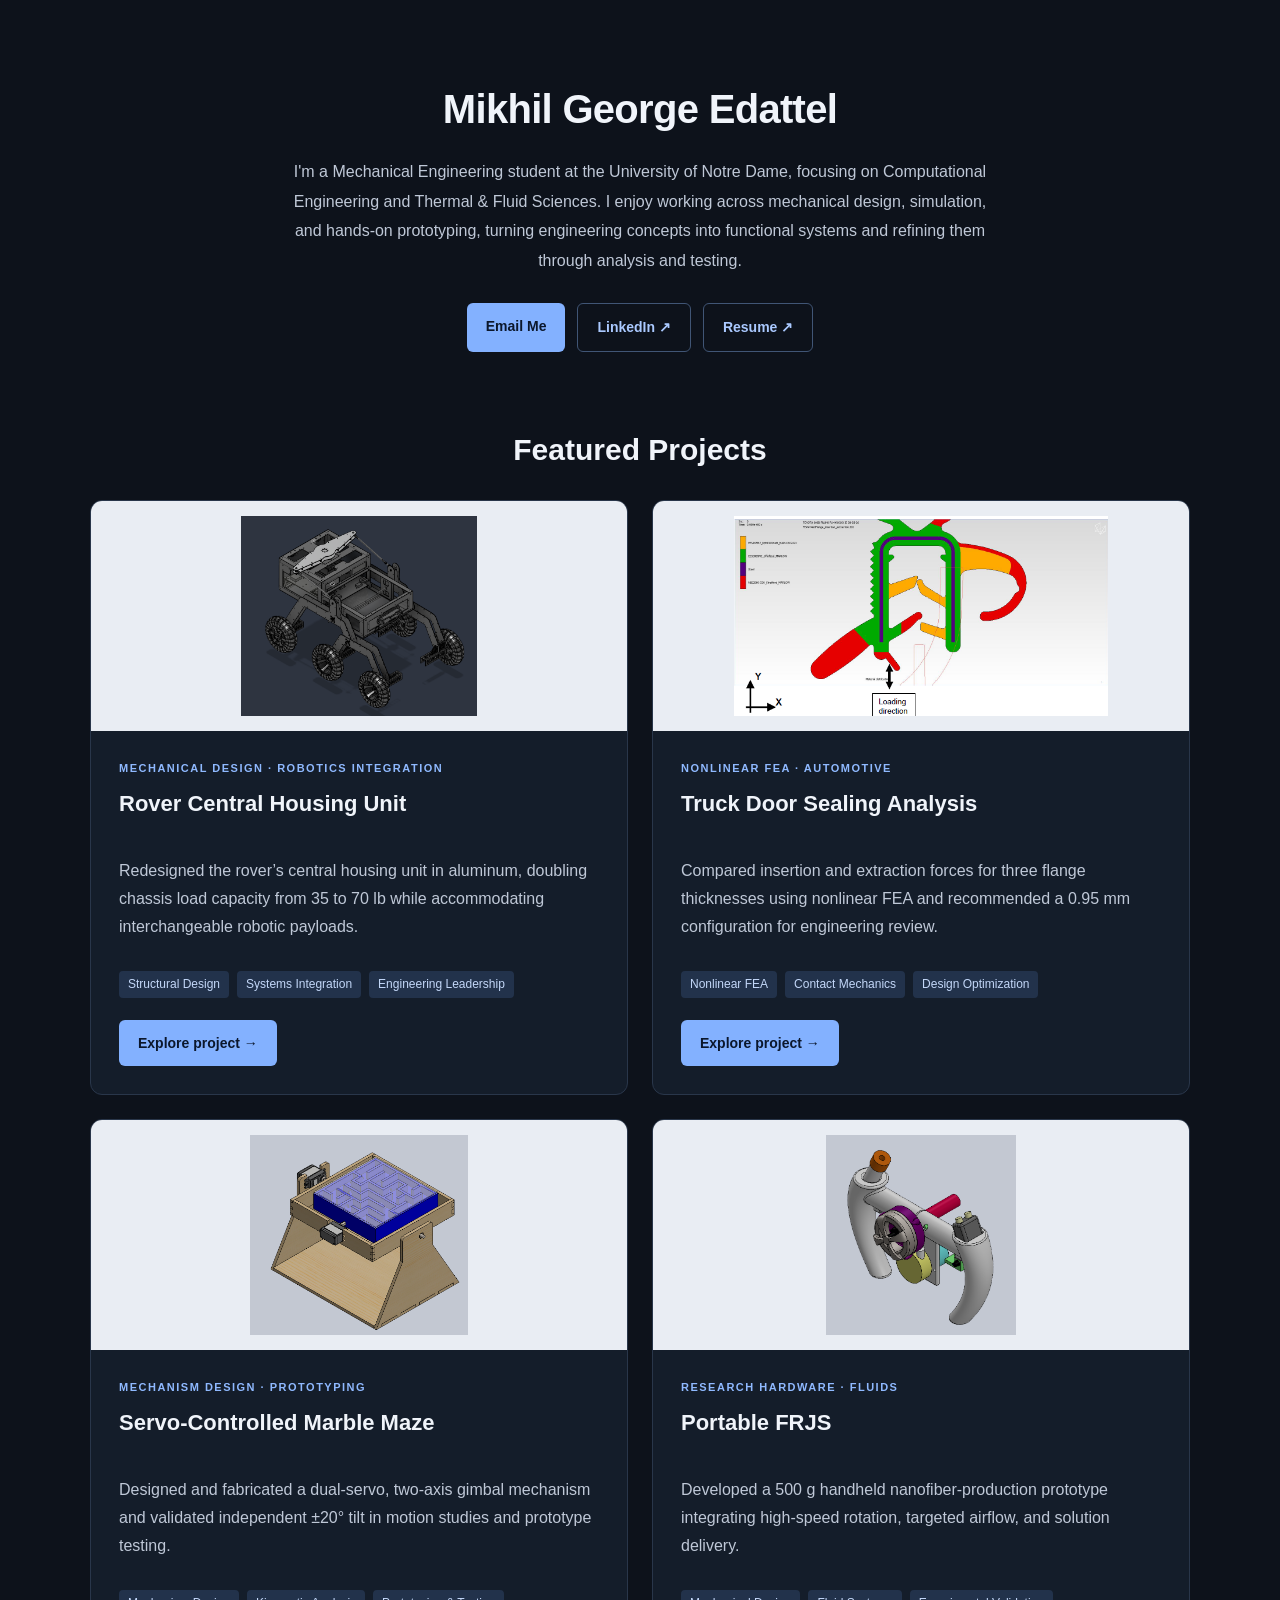
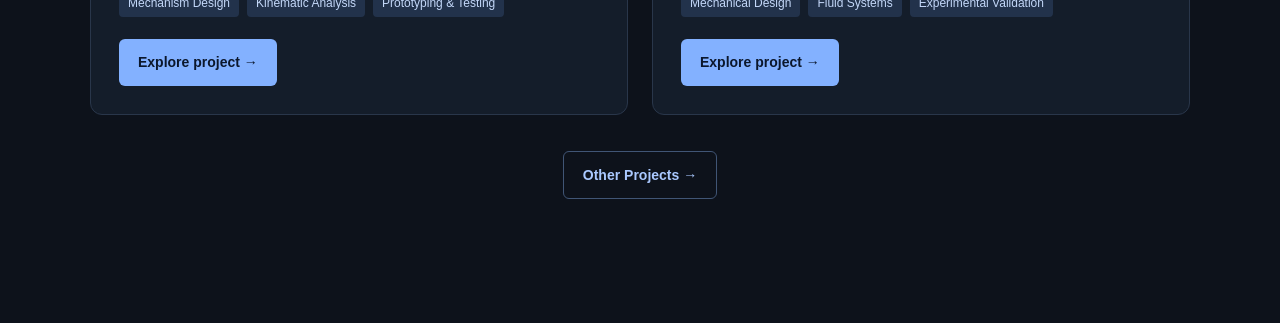
==== commit 206baf43: "Add files via upload" ====
--- a/index.html
+++ b/index.html
@@ -1,2 +1,3 @@
 <!DOCTYPE html>
-<html lang="en"><head><meta charset="utf-8"/><meta content="width=device-width,initial-scale=1" name="viewport"/><meta content="Mikhil George Edattel's mechanical engineering portfolio: design, CAE, prototyping, and systems integration." name="description"/><meta content="dark" name="color-scheme"/><title>Mechanical Engineering Portfolio | Mikhil Edattel</title><link href="styles.css" rel="stylesheet"/></head><body><a class="skip" href="#main">Skip to content</a><main id="main"><div class="wrap"><section class="home-intro"><h1>Mikhil George Edattel</h1><p>I'm a Mechanical Engineering student at the University of Notre Dame, focusing on Computational Engineering and Thermal &amp; Fluid Sciences. I enjoy working across mechanical design, simulation, and hands-on prototyping, turning engineering concepts into functional systems and refining them through analysis and testing.</p><div class="buttons"><a class="button" href="mailto:mgeorgee@nd.edu">Email Me</a><a class="button secondary" href="https://www.linkedin.com/in/mikhilge/" rel="noopener" target="_blank">LinkedIn ↗</a><a class="button secondary" href="MikhilGeorgeEdattel_MechanicalEngineer_Resume.pdf" rel="noopener" target="_blank">Resume ↗</a></div></section><section aria-labelledby="featured-title" class="home-projects" id="projects"><h2 id="featured-title">Featured Projects</h2><div class="grid"><article class="card"><img alt="ROVER CAD assembly" loading="lazy" src="assets/rover-assembly.png"/><div class="content"><span class="label">Mechanical design · Robotics integration</span><h3>Rover Central Housing Unit</h3><p>Redesigned the rover’s central housing unit in aluminum, doubling chassis load capacity from 35 to 70 lb while accommodating interchangeable robotic payloads.</p><div class="tags"><span>6061 aluminum</span><span>Structural testing</span><span>System integration</span></div><a class="button" href="rover.html">Explore project →</a></div></article><article class="card"><img alt="Truck door seal analysis setup" loading="lazy" src="assets/truck-seal-setup.png"/><div class="content"><span class="label">Nonlinear FEA · Automotive</span><h3>Truck Door Sealing Analysis</h3><p>Compared insertion and extraction forces for three flange thicknesses using nonlinear FEA and recommended a 0.95 mm configuration for engineering review.</p><div class="tags"><span>MSC Marc/Mentat</span><span>Contact analysis</span><span>Engineering recommendation</span></div><a class="button" href="frunk-seal.html">Explore project →</a></div></article><article class="card"><img alt="CAD model of the two-axis servo-controlled marble maze" loading="lazy" src="assets/maze-cad.png"/><div class="content"><span class="label">Mechanism design · Prototyping</span><h3>Servo-Controlled Marble Maze</h3><p>Designed and fabricated a dual-servo, two-axis gimbal mechanism and validated independent ±20° tilt in motion studies and prototype testing.</p><div class="tags"><span>SolidWorks</span><span>Motion analysis</span><span>Fabrication</span></div><a class="button" href="maze.html">Explore project →</a></div></article><article class="card"><img alt="FRJS CAD assembly" loading="lazy" src="assets/frjs-assembly.png"/><div class="content"><span class="label">Research hardware · Fluids</span><h3>Portable FRJS</h3><p>Developed a 500 g handheld nanofiber-production prototype integrating high-speed rotation, targeted airflow, and solution delivery.</p><div class="tags"><span>Mechanical design</span><span>10,000 RPM</span><span>Experimental testing</span></div><a class="button" href="frjs.html">Explore project →</a></div></article></div><div class="home-other"><a class="button secondary" href="other-projects.html">Other Projects →</a></div></section></div></main></body></html>
+
+<html lang="en"><head><meta charset="utf-8"/><meta content="width=device-width,initial-scale=1" name="viewport"/><meta content="Mikhil George Edattel's mechanical engineering portfolio: design, CAE, prototyping, and systems integration." name="description"/><meta content="dark" name="color-scheme"/><title>Mechanical Engineering Portfolio | Mikhil Edattel</title><link href="styles.css" rel="stylesheet"/></head><body><a class="skip" href="#main">Skip to content</a><main id="main"><div class="wrap"><section class="home-intro"><h1>Mikhil George Edattel</h1><p>I'm a Mechanical Engineering student at the University of Notre Dame, focusing on Computational Engineering and Thermal &amp; Fluid Sciences. I enjoy working across mechanical design, simulation, and hands-on prototyping, turning engineering concepts into functional systems and refining them through analysis and testing.</p><div class="buttons"><a class="button" href="mailto:mgeorgee@nd.edu">Email Me</a><a class="button secondary" href="https://www.linkedin.com/in/mikhilge/" rel="noopener" target="_blank">LinkedIn ↗</a><a class="button secondary" href="MikhilGeorgeEdattel_MechanicalEngineer_Resume.pdf" rel="noopener" target="_blank">Resume ↗</a></div></section><section aria-labelledby="featured-title" class="home-projects" id="projects"><h2 id="featured-title">Featured Projects</h2><div class="grid"><article class="card"><img alt="ROVER CAD assembly" loading="lazy" src="assets/rover-assembly.png"/><div class="content"><span class="label">Mechanical design · Robotics integration</span><h3>Rover Central Housing Unit</h3><p>Redesigned the rover’s central housing unit in aluminum, doubling chassis load capacity from 35 to 70 lb while accommodating interchangeable robotic payloads.</p><div class="tags"><span>Structural Design</span><span>Systems Integration</span><span>Engineering Leadership</span></div><a class="button" href="rover.html">Explore project →</a></div></article><article class="card"><img alt="Truck door seal analysis setup" loading="lazy" src="assets/truck-seal-setup.png"/><div class="content"><span class="label">Nonlinear FEA · Automotive</span><h3>Truck Door Sealing Analysis</h3><p>Compared insertion and extraction forces for three flange thicknesses using nonlinear FEA and recommended a 0.95 mm configuration for engineering review.</p><div class="tags"><span>Nonlinear FEA</span><span>Contact Mechanics</span><span>Design Optimization</span></div><a class="button" href="frunk-seal.html">Explore project →</a></div></article><article class="card"><img alt="CAD model of the two-axis servo-controlled marble maze" loading="lazy" src="assets/maze-cad.png"/><div class="content"><span class="label">Mechanism design · Prototyping</span><h3>Servo-Controlled Marble Maze</h3><p>Designed and fabricated a dual-servo, two-axis gimbal mechanism and validated independent ±20° tilt in motion studies and prototype testing.</p><div class="tags"><span>Mechanism Design</span><span>Kinematic Analysis</span><span>Prototyping &amp; Testing</span></div><a class="button" href="maze.html">Explore project →</a></div></article><article class="card"><img alt="FRJS CAD assembly" loading="lazy" src="assets/frjs-assembly.png"/><div class="content"><span class="label">Research hardware · Fluids</span><h3>Portable FRJS</h3><p>Developed a 500 g handheld nanofiber-production prototype integrating high-speed rotation, targeted airflow, and solution delivery.</p><div class="tags"><span>Mechanical Design</span><span>Fluid Systems</span><span>Experimental Validation</span></div><a class="button" href="frjs.html">Explore project →</a></div></article></div><div class="home-other"><a class="button secondary" href="other-projects.html">Other Projects →</a></div></section></div></main></body></html>
